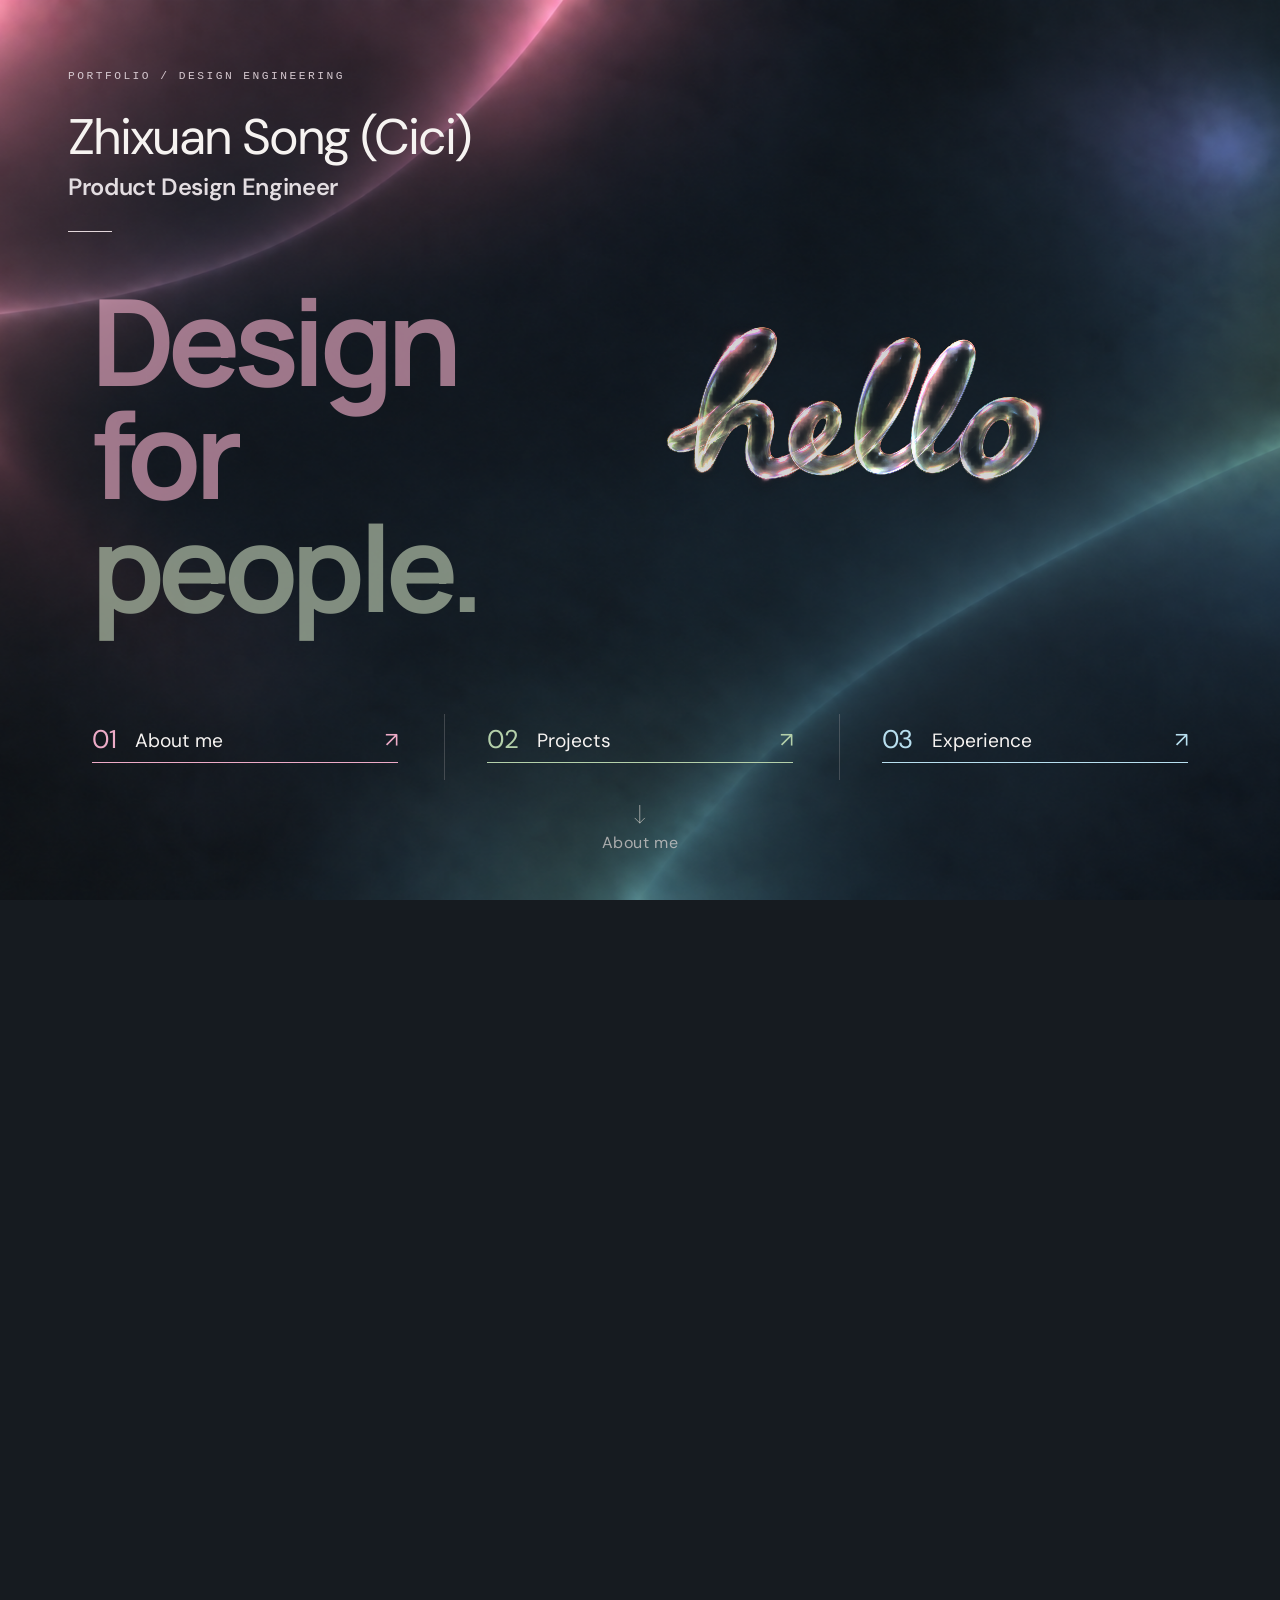
==== index.html @ f62829ff "Publish Cici Song portfolio with ten project case studies" ====
<!doctype html>
<html lang="en">
<head>
  <meta charset="UTF-8">
  <meta name="viewport" content="width=device-width, initial-scale=1">
  <meta name="theme-color" content="#111112">
  <meta name="description" content="Cici’s design portfolio. Design for people. About me, selected projects and experience.">
  <title>Zhixuan Song (Cici) — Design for people</title>
  <link rel="preload" href="assets/dm-sans-400.ttf" as="font" type="font/ttf" crossorigin>
  <link rel="preload" href="assets/home-atmosphere.png" as="image">
  <link rel="stylesheet" href="styles.css?v=20260928-11">
  <script src="script.js?v=20260928-3" defer></script>
</head>
<body>
  <main id="main">
    <div class="opening-book" id="home">
      <div class="opening-stage">
        <div class="scene-background" aria-hidden="true"><div class="light-wash"></div><div class="work-wash"></div><div class="experience-wash"></div></div>
        <section class="landing" id="cover" aria-labelledby="hero-title">
      
      <p class="background-statement" aria-label="Design for people"><span>Design</span><span>for</span><span>people.</span></p>
      <div class="identity">
        <p class="identity-label">PORTFOLIO / DESIGN ENGINEERING</p>
        <h1 id="hero-title">Zhixuan Song <span>(Cici)</span></h1>
        <p class="identity-role">Product Design Engineer</p>
      </div>
      <div class="hello-position" aria-hidden="true">
        <div class="hello-float"><img class="hello-image" src="assets/hello-glass.png" alt="" width="1774" height="887" fetchpriority="high"><canvas class="hello-canvas"></canvas></div>
      </div>
      <nav class="entry-nav" aria-label="Contents">
        <a href="#about" data-section="about"><span class="entry-number">01</span><span class="entry-text"><span class="entry-title">About me</span></span><span class="entry-arrow" aria-hidden="true">↗</span></a>
        <a href="#work" data-section="work"><span class="entry-number">02</span><span class="entry-text"><span class="entry-title">Projects</span></span><span class="entry-arrow" aria-hidden="true">↗</span></a>
        <a href="#experience" data-section="experience"><span class="entry-number">03</span><span class="entry-text"><span class="entry-title">Experience</span></span><span class="entry-arrow" aria-hidden="true">↗</span></a>
      </nav>
      <a class="page-turn cover-turn" href="#about"><span class="turn-arrow" aria-hidden="true"><svg viewBox="0 0 20 28" fill="none"><path d="M10 2v22m-6-6 6 6 6-6" stroke="currentColor" stroke-width="1.2" stroke-linecap="round" stroke-linejoin="round"/></svg></span><span>About me</span></a>
    </section>
    <section class="chapter about-page" id="about-page" aria-labelledby="about-title">
      <header class="chapter-header">
        <span><span class="chapter-index">01</span> About me</span>
        <a class="page-turn chapter-up" href="#home"><span class="turn-arrow" aria-hidden="true"><svg viewBox="0 0 20 28" fill="none"><path d="M10 24V2m-6 6 6-6 6 6" stroke="currentColor" stroke-width="1.2" stroke-linecap="round" stroke-linejoin="round"/></svg></span><span>Home</span></a>
        <a class="home-link" href="#home" aria-label="Back to home">Contents <span aria-hidden="true">↗</span></a>
      </header>
      <div class="chapter-body about-layout">
        <div class="about-story">
          <h2 id="about-title">Hello, I’m Cici<span>.</span></h2>
          <p>I combine <strong>design engineering and product management</strong> to create meaningful, human-centred products. I turn user needs into practical solutions, with a focus on long-term value.</p>
        </div>
        <section class="profile-column" aria-labelledby="profile-title">
          <div class="profile-portrait">
            <img src="assets/cici-palette-pencil.png" alt="Pencil portrait of Cici in muted pink, sage green and blue-grey" width="1122" height="1402" decoding="async">
          </div>
          <div class="profile-information">
          <h3 class="section-label" id="profile-title">A little about me</h3>
          <p class="profile-name">Zhixuan Song <span>(Cici)</span></p>
          <p class="profile-education">2nd year · MEng Design Engineering<br><strong>Imperial College London</strong><br><span>Dyson School of Design Engineering</span></p>
          <div class="profile-traits"><span>Clear communicator</span><span>Solution oriented</span></div>
          <address class="profile-contact">
            <a class="contact-email" href="mailto:cs2224@ic.ac.uk">cs2224@ic.ac.uk <span aria-hidden="true">↗</span></a>
            <p>London, UK <span class="contact-separator">/</span> Shanghai, China</p>
            <a href="tel:+447880799023">+44 7880 799023</a>
            <a href="tel:+8618068594661">+86 180 6859 4661</a>
          </address>
          </div>
        </section>
          <section class="skills-section" aria-labelledby="skills-title">
            <h3 id="skills-title">Skills<span>Design meets engineering.</span></h3>
            <div class="skills-grid">
              <section class="skill-column design-skills" aria-labelledby="design-skills-title">
                <h4 id="design-skills-title">Design</h4>
                <p>Human-centred UI/UX, industrial and sustainable design, design for manufacturing and disassembly, and visual communication.</p>
                <ul class="tool-list" aria-label="Design tools">
                  <li class="tool-item tool-figma"><span class="tool-logo"><img src="assets/skills/figma.svg" alt="" width="48" height="48" decoding="async"></span><span class="tool-label">Figma<small>UI / UX</small></span></li>
                  <li class="tool-item tool-indesign"><span class="tool-logo"><img src="assets/skills/indesign.svg" alt="" width="48" height="48" decoding="async"></span><span class="tool-label">Adobe InDesign<small>Visual communication</small></span></li>
                </ul>
              </section>
              <section class="skill-column engineering-skills" aria-labelledby="engineering-skills-title">
                <h4 id="engineering-skills-title">Engineering</h4>
                <p>CAD, simulation and rendering, rapid prototyping, embedded electronics, programming, machine learning and data science.</p>
                <ul class="tool-list" aria-label="Engineering tools">
                  <li class="tool-item tool-ansys"><span class="tool-logo"><img src="assets/skills/ansys.svg" alt="" width="48" height="48" decoding="async"></span><span class="tool-label">Ansys<small>Simulation</small></span></li>
                  <li class="tool-item tool-fusion"><span class="tool-logo"><img src="assets/skills/fusion.svg" alt="" width="48" height="48" decoding="async"></span><span class="tool-label">Fusion 360<small>CAD / prototyping</small></span></li>
                  <li class="tool-item tool-inventor"><span class="tool-logo"><img src="assets/skills/inventor.svg" alt="" width="48" height="48" decoding="async"></span><span class="tool-label">Inventor<small>CAD / rendering</small></span></li>
                  <li class="tool-item tool-blender"><span class="tool-logo"><img src="assets/skills/blender.svg" alt="" width="48" height="48" decoding="async"></span><span class="tool-label">Blender<small>3D visualisation</small></span></li>
                  <li class="tool-item tool-python"><span class="tool-logo"><img src="assets/skills/python.svg" alt="" width="48" height="48" decoding="async"></span><span class="tool-label">Python<small>Data / machine learning</small></span></li>
                  <li class="tool-item tool-matlab"><span class="tool-logo"><img src="assets/skills/matlab.svg" alt="" width="48" height="48" decoding="async"></span><span class="tool-label">MATLAB<small>Numerical computing</small></span></li>
                  <li class="tool-item tool-cplusplus"><span class="tool-logo"><img src="assets/skills/cplusplus.svg" alt="" width="48" height="48" decoding="async"></span><span class="tool-label">C++<small>Programming</small></span></li>
                  <li class="tool-item tool-arduino"><span class="tool-logo"><img src="assets/skills/arduino.svg" alt="" width="48" height="48" decoding="async"></span><span class="tool-label">Arduino<small>Embedded electronics</small></span></li>
                  <li class="tool-item tool-javascript"><span class="tool-logo"><img src="assets/skills/javascript.svg" alt="" width="48" height="48" decoding="async"></span><span class="tool-label">JavaScript<small>Web interaction</small></span></li>
                </ul>
              </section>
            </div>
          </section>
      </div>
      <footer class="chapter-footer"><span class="page-count">01 / 03</span><a class="page-turn" href="#work"><span class="turn-arrow" aria-hidden="true"><svg viewBox="0 0 20 28" fill="none"><path d="M10 2v22m-6-6 6 6 6-6" stroke="currentColor" stroke-width="1.2" stroke-linecap="round" stroke-linejoin="round"/></svg></span><span>02 Projects</span></a></footer>
    </section>
    <section class="book-page chapter work-page" id="work-page" aria-labelledby="work-title">
      <header class="chapter-header"><span><span class="chapter-index">02</span> Projects</span><a class="page-turn chapter-up" href="#about"><span class="turn-arrow" aria-hidden="true"><svg viewBox="0 0 20 28" fill="none"><path d="M10 24V2m-6 6 6-6 6 6" stroke="currentColor" stroke-width="1.2" stroke-linecap="round" stroke-linejoin="round"/></svg></span><span>01 About me</span></a><a class="home-link" href="#home" aria-label="Back to home">Contents <span aria-hidden="true">↗</span></a></header>
      <div class="gallery-content">
        <div class="gallery-heading">
          <div><p class="eyebrow">IDEAS / OBJECTS / EXPERIENCES</p><h2 id="work-title">My projects<span>.</span></h2></div>
          <p class="gallery-intro">Every idea starts with a question.<br>A space to explore what comes next.<span>10 case studies · Ten design journeys</span></p>
        </div>
        <div class="project-gallery" aria-label="Project gallery, ten design case studies">
            <article class="gallery-card gallery-card-dooti" aria-labelledby="project-01-title">
              <a class="project-link" href="dooti.html" aria-label="Explore Dooti — a product design case study">
                <div class="gallery-cover dooti-cover">
                  <img src="assets/dooti/lifestyle.png" alt="Dooti’s portable bag maker and carry pouch worn during a dog walk" width="1200" height="896">
                  <span class="cover-caption">01 / PRODUCT DESIGN</span>
                  
                  <span class="project-open">Explore the process <span aria-hidden="true">↗</span></span>
                </div>
                <div class="gallery-meta"><span>Product design · User research</span><span>01 / 10</span></div>
                <h3 id="project-01-title">Dooti<span class="project-title-arrow" aria-hidden="true">↗</span></h3>
                <p>A cleaner way to collect, seal and carry. From user research to an integrated product system.</p>
              </a>
            </article>
            <article class="gallery-card gallery-card-aura" aria-labelledby="project-02-title">
              <a class="project-link" href="aura.html" aria-label="Explore Aura — an aerodynamic SUV design case study">
                <div class="gallery-cover aura-cover">
                  <img class="aura-city" src="assets/aura/city.png" alt="Blue Aura SUV concept viewed from the rear three-quarter angle on a city street" width="1195" height="896">
                  <span class="cover-caption">02 / AERODYNAMIC DESIGN</span>
                  
                  <span class="project-open">Explore the process <span aria-hidden="true">↗</span></span>
                </div>
                <div class="gallery-meta"><span>Aerodynamic design · CFD</span><span>02 / 10</span></div>
                <h3 id="project-02-title">Aura<span class="project-title-arrow" aria-hidden="true">↗</span></h3>
                <p>Shaped by airflow. From aerodynamic constraints to an integrated SUV concept, tested through CFD.</p>
              </a>
            </article>
            <article class="gallery-card gallery-card-vela" aria-labelledby="project-03-title"><a class="project-link" href="vela.html" aria-label="Explore Vela — a modular aircraft-seat design case study"><div class="gallery-cover vela-cover"><img src="assets/vela/cabin.png" alt="Vela modular economy seats in an aircraft cabin" width="1477" height="1065" loading="lazy"><span class="cover-caption">03 / SUSTAINABLE PRODUCT DESIGN</span><span class="project-open">Explore the process <span aria-hidden="true">↗</span></span></div><div class="gallery-meta"><span>Sustainable design · Circular systems</span><span>03 / 10</span></div><h3 id="project-03-title">Vela<span class="project-title-arrow" aria-hidden="true">↗</span></h3><p>Designed for the journey and beyond. A modular aircraft seat for comfort, repair and material recovery.</p></a></article>
            <article class="gallery-card gallery-card-equiflow" aria-labelledby="project-04-title">
              <a class="project-link" href="equiflow.html" aria-label="Explore Equiflow — a battery cooling plate design case study">
                <div class="gallery-cover equiflow-cover context-cover">
                  <img src="assets/covers/equiflow-context-v2.png" alt="Equiflow sealed battery liquid cooling plate with coolant connections beside an EV battery module — AI-assisted concept visualization" width="1122" height="1402" loading="lazy">
                  <span class="cover-caption">04 / THERMAL MANAGEMENT</span>
                  
                  <span class="project-open">Explore the process <span aria-hidden="true">↗</span></span>
                </div>
                <div class="gallery-meta"><span>Thermal management · CFD</span><span>04 / 10</span></div>
                <h3 id="project-04-title">Equiflow<span class="project-title-arrow" aria-hidden="true">↗</span></h3>
                <p>Cooling by design. A battery cold plate exploring the balance between heat removal, temperature variation and pressure loss.</p>
              </a>
            </article>
            <article class="gallery-card gallery-card-segway" aria-labelledby="project-05-title"><a class="project-link" href="segway.html" aria-label="Explore Dancing Segway — an audio-responsive robot design case study"><div class="gallery-cover segway-cover context-cover"><img src="assets/covers/segway-context.png" alt="Dancing Segway prototype on an electronics workbench — AI-assisted scene" width="1122" height="1402" loading="lazy"><span class="cover-caption">05 / PHYSICAL COMPUTING</span><span class="project-open">Explore the process <span aria-hidden="true">↗</span></span></div><div class="gallery-meta"><span>Physical computing · Signal processing</span><span>05 / 10</span></div><h3 id="project-05-title">Dancing Segway<span class="project-title-arrow" aria-hidden="true">↗</span></h3><p>One beat. One step. A programmable two-wheel robot connecting live audio, movement and continuous balance control.</p></a></article>
            <article class="gallery-card gallery-card-tycoon" aria-labelledby="project-06-title"><a class="project-link" href="tycoon.html" aria-label="Explore Campus Tycoon — a playable campus board game"><div class="gallery-cover tycoon-cover context-cover"><img src="assets/covers/tycoon-context.png" alt="Campus Tycoon displayed on a laptop in a campus study space — AI-assisted presentation" width="1122" height="1402" loading="lazy"><span class="cover-caption">06 / COMPUTING</span><span class="project-open">Explore the process <span aria-hidden="true">↗</span></span></div><div class="gallery-meta"><span>Interaction design · JavaScript</span><span>06 / 10</span></div><h3 id="project-06-title">Campus Tycoon<span class="project-title-arrow" aria-hidden="true">↗</span></h3><p>A familiar board, a campus of possibilities. A playable browser game with explicit turn states, visible feedback and tested rules.</p></a></article>
            <article class="gallery-card gallery-card-jing" aria-labelledby="project-07-title"><a class="project-link" href="jing.html" aria-label="Explore Jìng / The Path — a human-centred campus design case study"><div class="gallery-cover jing-cover context-cover"><img src="assets/covers/jing-context.png" alt="Jìng concept in a university lawn setting — AI-assisted architectural visualization" width="1122" height="1402" loading="lazy"><span class="cover-caption">07 / HUMAN-CENTRED DESIGN</span><span class="project-open">Explore the process <span aria-hidden="true">↗</span></span></div><div class="gallery-meta"><span>Human-centred design · Co-design</span><span>07 / 10</span></div><h3 id="project-07-title">Jìng / The Path<span class="project-title-arrow" aria-hidden="true">↗</span></h3><p>A reason to stay. Reimagining Queen’s Lawn through field research, modular seating and shared campus spaces.</p></a></article>
            <article class="gallery-card gallery-card-blade" aria-labelledby="project-08-title"><a class="project-link" href="blade.html" aria-label="Explore Running Blade — an FEA-led prosthetic design study"><div class="gallery-cover blade-cover context-cover"><span class="cover-caption">08 / PRODUCT DESIGN ENGINEERING</span><img src="assets/covers/blade-context.png" alt="Running Blade concept beside an athletics track — AI-assisted visualization" width="1122" height="1402" loading="lazy"><span class="project-open">Explore the process <span aria-hidden="true">↗</span></span></div><div class="gallery-meta"><span>Structural design · FEA</span><span>08 / 10</span></div><h3 id="project-08-title">Running Blade<span class="project-title-arrow" aria-hidden="true">↗</span></h3><p>Refining the curve. A prosthetic blade study connecting material choice, geometry and simulation evidence.</p></a></article>
            <article class="gallery-card gallery-card-cup" aria-labelledby="project-09-title"><a class="project-link" href="cup.html?v=product-flow-20260928" aria-label="Explore Cup — a shared everyday app for couples"><div class="gallery-cover cup-cover"><span class="cover-caption">09 / DIGITAL PRODUCT DESIGN</span><span class="cup-cover-phones"><span class="cup-cover-screen cup-cover-back"><img src="assets/cup/expenses-en.png" alt="Cup shared expenses web interface" width="780" height="1688" loading="lazy"></span><span class="cup-cover-screen cup-cover-front"><img src="assets/cup/home-en.png" alt="Cup home screen with shared plans and everyday moments" width="780" height="1688" loading="lazy"></span></span><span class="project-open">Explore the experience <span aria-hidden="true">↗</span></span></div><div class="gallery-meta"><span>Digital product · UI/UX design</span><span>09 / 10</span></div><h3 id="project-09-title">Cup<span class="project-title-arrow" aria-hidden="true">↗</span></h3><p>A little more us. A shared space for everyday plans, spending, wishes and thoughtful communication.</p></a></article>
            <article class="gallery-card gallery-card-shybloom" aria-labelledby="project-10-title"><a class="project-link" href="shybloom.html" aria-label="Explore ShyBloom — a responsive flower lantern"><div class="gallery-cover shybloom-cover context-cover"><span class="cover-caption">10 / INTERACTIVE PRODUCT DESIGN</span><img src="assets/covers/shybloom-context.png" alt="ShyBloom prototype in a softly lit interior — AI-assisted scene" width="1122" height="1402" loading="lazy"><span class="project-open">Make it bloom <span aria-hidden="true">↗</span></span></div><div class="gallery-meta"><span>Physical computing · Interaction design</span><span>10 / 10</span></div><h3 id="project-10-title">ShyBloom<span class="project-title-arrow" aria-hidden="true">↗</span></h3><p>A flower that responds. Bringing light sensing, a shared mechanism and a playful gesture into one physical prototype.</p></a></article>
        </div>
      </div>
      <footer class="chapter-footer"><span class="page-count">02 / 03</span><a class="page-turn" href="#experience"><span class="turn-arrow" aria-hidden="true"><svg viewBox="0 0 20 28" fill="none"><path d="M10 2v22m-6-6 6 6 6-6" stroke="currentColor" stroke-width="1.2" stroke-linecap="round" stroke-linejoin="round"/></svg></span><span>03 Experience</span></a></footer>
    </section>
    <section class="book-page chapter experience-page" id="experience-page" aria-labelledby="experience-title">
      <header class="chapter-header"><span><span class="chapter-index">03</span> Experience</span><a class="page-turn chapter-up" href="#work"><span class="turn-arrow" aria-hidden="true"><svg viewBox="0 0 20 28" fill="none"><path d="M10 24V2m-6 6 6-6 6 6" stroke="currentColor" stroke-width="1.2" stroke-linecap="round" stroke-linejoin="round"/></svg></span><span>02 Projects</span></a><a class="home-link" href="#home" aria-label="Back to home">Contents <span aria-hidden="true">↗</span></a></header>
      <div class="chapter-body experience-layout">
        <div class="experience-intro">
          <p class="eyebrow">WORK EXPERIENCE</p>
          <h2 id="experience-title">My<br>journey<span>.</span></h2>
          <p class="chapter-description">Learning through product design, research and hands-on collaboration.</p>
        </div>
        <ol class="experience-timeline" aria-label="Work experience timeline">
          <li class="timeline-entry">
            <div class="timeline-date"><span class="timeline-year">2026</span><span class="timeline-months"><time datetime="2026-07">Jul</time><span aria-hidden="true">—</span><time datetime="2026-09">Sep</time></span></div>
            <span class="timeline-node" aria-hidden="true"></span>
            <article class="timeline-content" aria-labelledby="mettler-toledo-title">
              <p class="timeline-type">INTERNSHIP</p>
              <h3 id="mettler-toledo-title">Mettler Toledo</h3>
              <p class="timeline-role">Marketing Intern <span aria-hidden="true">/</span> Automation Solutions Division</p>
              <p class="timeline-summary">Product styling, software UI and product visualisation.</p>
              <div class="timeline-contributions">
                <section><span class="contribution-number" aria-hidden="true">01</span><div><h4>Bulk weighing scale design</h4><p>Developed <strong>exterior styling and colour schemes</strong> for bulk weighing scales.</p></div></section>
                <section><span class="contribution-number" aria-hidden="true">02</span><div><h4>Automated weighing software UI</h4><p>Designed the system’s UI, refining <strong>interaction logic and information hierarchy</strong> to help customers find key information quickly. Simplified layouts for a cleaner, more cohesive visual experience.</p></div></section>
                <section><span class="contribution-number" aria-hidden="true">03</span><div><h4>Product rendering in Inventor</h4><p>Created rendered product images for marketing in <strong>Autodesk Inventor</strong>, including minor component edits, colour application and assembly.</p></div></section>
              </div>
            </article>
          </li>
          <li class="timeline-entry">
            <div class="timeline-date"><span class="timeline-year">2025</span><span class="timeline-months"><time datetime="2025-07">Jul</time><span aria-hidden="true">—</span><time datetime="2025-08">Aug</time></span></div>
            <span class="timeline-node" aria-hidden="true"></span>
            <article class="timeline-content" aria-labelledby="refuta-title">
              <p class="timeline-type">INTERNSHIP</p>
              <h3 id="refuta-title">Jiangsu Refuta</h3>
              <p class="timeline-role">Intern</p>
              <p class="timeline-summary">AI-assisted R&amp;D and hands-on material testing.</p>
              <div class="timeline-contributions">
                <section><span class="contribution-number" aria-hidden="true">01</span><div><h4>Machine-learning proposal</h4><p>Proposed an AI-assisted approach to improve experimental efficiency, tailored to the company’s R&amp;D workflow. <strong>Developed the model code and presented the proposal.</strong></p></div></section>
                <section><span class="contribution-number" aria-hidden="true">02</span><div><h4>Fire-resistance testing</h4><p>Supported testing-equipment operation and organised experimental data. <strong>Prepared test reports</strong> to document the work.</p></div></section>
              </div>
              <p class="timeline-supporting"><span>Additional contribution</span> Helped refine the company’s PowerPoint templates.</p>
            </article>
          </li>
        </ol>
      </div>
      <footer class="chapter-footer"><span class="page-count">03 / 03</span></footer>
    </section>
      </div>
      <span class="chapter-stop" id="about" aria-hidden="true"></span>
      <span class="chapter-stop work-stop" id="work" aria-hidden="true"></span>
      <span class="chapter-stop experience-stop" id="experience" aria-hidden="true"></span>
    </div>

  </main>
</body>
</html>
---- styles.css ----
@font-face{font-family:'Manrope';font-style:normal;font-weight:700;font-display:swap;src:url('assets/manrope-700.ttf') format('truetype')}
@font-face{font-family:'DM Sans';font-style:normal;font-weight:400;font-display:swap;src:url('assets/dm-sans-400.ttf') format('truetype')}
@font-face{font-family:'DM Sans';font-style:normal;font-weight:500;font-display:swap;src:url('assets/dm-sans-500.ttf') format('truetype')}
@font-face{font-family:'DM Sans';font-style:normal;font-weight:600;font-display:swap;src:url('assets/dm-sans-600.ttf') format('truetype')}
@font-face{font-family:'DM Sans';font-style:normal;font-weight:700;font-display:swap;src:url('assets/dm-sans-700.ttf') format('truetype')}
:root{color-scheme:dark;--background:#161b20;--text:#f6f3f1;--muted:#a6a3a4;--pink:#edabc7;--sage:#b4d0aa;--slate:#b8dfef;--experience-paper:linear-gradient(135deg,#edece3 0%,#e2e8de 58%,#d8e2dd 100%);--line:#ffffff24;--font:'DM Sans','PingFang SC','Microsoft YaHei',sans-serif}
*{box-sizing:border-box}
html{scroll-behavior:smooth;scroll-snap-type:y mandatory}
html.navigating{scroll-behavior:auto;scroll-snap-type:none}
body{margin:0;background:var(--background);color:var(--text);font-family:var(--font);-webkit-font-smoothing:antialiased}
a{color:inherit;text-decoration:none;-webkit-tap-highlight-color:transparent}
a:focus-visible{outline:2px solid var(--section-color,var(--pink));outline-offset:8px}
::selection{background:#9b667e;color:#fff}
.opening-book{position:relative;scroll-snap-align:start;scroll-snap-stop:always}
.opening-stage{position:relative}
.scene-background{display:none}
.chapter-stop{position:absolute;top:max(480px,100svh);left:0;width:1px;height:1px;scroll-snap-align:start;scroll-snap-stop:always;pointer-events:none}
.landing{position:relative;height:100svh;min-height:480px;overflow:hidden;background:#171b21 url('assets/home-atmosphere.png') center/cover no-repeat}
.identity{position:absolute;top:7.5%;left:5.3%;right:5.3%;z-index:2}
.identity-label{font:400 clamp(8px,.88vw,14px)/1.5 'SFMono-Regular',Consolas,monospace;letter-spacing:.22em;color:#d5c8cf;margin:0 0 2.7vh}
h1{font-size:clamp(32px,3.9vw,74px);font-weight:400;line-height:1.14;letter-spacing:-.043em;margin:0}
h1 span{white-space:nowrap}
.identity-role{font-size:clamp(16px,1.85vw,30px);font-weight:600;line-height:1.35;letter-spacing:-.015em;margin:.7vh 0 0;color:#e3dde1}
.identity::after{content:'';display:block;width:44px;height:1px;background:#e3d7db;margin-top:3vh}
.background-statement{position:absolute;left:7.1%;top:31.5%;margin:0;font-family:'Manrope',var(--font);font-size:clamp(62px,min(9.4vw,15svh),180px);font-weight:700;letter-spacing:-.055em;line-height:.94;z-index:1;user-select:none}
.background-statement span{display:block;color:rgb(218 159 184 / .7)}

.background-statement span:last-child{color:rgb(175 190 167 / .7)}
.hello-position{position:absolute;left:50.5%;top:33.5%;width:32%;z-index:2;pointer-events:none;will-change:transform,opacity}
.hello-float{position:relative;width:100%;transform-origin:50% 50%;animation:bubble-float 8s ease-in-out infinite}
.hello-image{display:block;width:100%;height:auto;opacity:1;filter:brightness(.91) saturate(.82)}
.hello-canvas{display:block;position:absolute;inset:0;width:100%;height:100%;opacity:0}
.hello-float.webgl-ready .hello-image{opacity:0}
.hello-float.webgl-ready .hello-canvas{opacity:1}
@keyframes bubble-float{0%,100%{transform:translate3d(0,3px,0) rotate(-1deg)}50%{transform:translate3d(0,-9px,0) rotate(.7deg)}}
.entry-nav{position:absolute;left:7.2%;right:7.2%;bottom:15.2%;display:grid;grid-template-columns:repeat(3,minmax(0,1fr));gap:8.1%;z-index:3}
[data-section="about"]{--section-color:var(--pink)}
[data-section="work"]{--section-color:var(--sage)}
[data-section="experience"]{--section-color:var(--slate)}
.entry-nav a{position:relative;display:grid;grid-template-columns:auto 1fr auto;align-items:center;gap:1.5vw;padding:12px 0 8px;border-bottom:1px solid var(--section-color);min-height:48px}
.entry-nav a+a::before{content:'';position:absolute;left:-14%;top:0;bottom:-18px;width:1px;background:#d9d2d338}
.entry-number{font-size:clamp(20px,2vw,34px);line-height:1;color:var(--section-color);letter-spacing:-.045em}
.entry-title{font-size:clamp(15px,1.5vw,25px);font-weight:400;white-space:nowrap}
.entry-arrow{font-size:clamp(18px,1.65vw,27px);color:var(--section-color);transition:transform .3s ease}
.entry-nav a:hover .entry-arrow{transform:translate(3px,-3px)}
.entry-nav a:hover .entry-title{color:var(--section-color)}
.page-turn{display:inline-flex;align-items:center;gap:12px;min-height:44px;padding:8px 3px;font-size:16px;line-height:1.25;font-weight:400}
.cover-turn{position:absolute;left:50%;bottom:4.3%;transform:translateX(-50%);display:flex;flex-direction:column;gap:6px;font-size:16px;font-weight:400;letter-spacing:.035em;color:#dbd4d2b8;z-index:3;transition:color .3s ease}
.cover-turn:hover{color:#f3ece8}
.cover-turn .turn-arrow{width:16px;height:24px;color:#ded7d1a8}
.cover-turn svg{display:block;width:100%;height:100%}
.turn-arrow{display:inline-block;font-size:25px;font-weight:400;line-height:1.2;transition:transform .3s ease}
.page-turn:hover .turn-arrow{transform:translateY(4px)}
.book-page{min-height:100svh;scroll-snap-align:start;scroll-snap-stop:always}
.chapter{position:relative;display:flex;flex-direction:column;min-height:100svh;padding:5.2vh 6% 3vh;overflow:hidden}
.chapter-header{display:flex;justify-content:space-between;align-items:center;gap:24px;font-size:16px;line-height:1.3;min-height:44px}
.chapter-header>span{padding:12px 0;border-bottom:1px solid var(--section-color);min-width:28%}
.chapter-index{color:var(--section-color);font-size:18px;margin-right:20px}
.chapter-header>a{padding:12px 0;border-bottom:1px solid currentColor}
.chapter-header>a span{margin-left:14px}
.chapter-translation{font-size:11px;opacity:.5;margin-left:10px}
.chapter-body{flex:1;display:grid;grid-template-columns:1fr 1fr;align-items:center;gap:9%;padding:6vh 0}
.chapter h2{font-size:clamp(50px,6.7vw,110px);font-weight:600;line-height:1;letter-spacing:-.065em;margin:0}
.full-name{font-size:clamp(27px,3.3vw,56px);line-height:1.2;letter-spacing:-.045em;margin:20px 0 0;color:#787c76}
.about-page{--section-color:#d681a4;--line:#14181520;color:#141615;color-scheme:light;background:#eef1e7;isolation:isolate}
.about-page::before,.light-wash::before{content:'';position:absolute;width:68%;height:80%;left:-18%;top:-53%;border-radius:50%;background:radial-gradient(ellipse at 60% 85%,#eecbd183,transparent 75%);transform:rotate(-20deg);pointer-events:none;z-index:-1}
.about-page::after,.light-wash::after{content:'';position:absolute;right:-22%;bottom:-58%;width:70%;height:86%;border-radius:50%;background:linear-gradient(125deg,#b9c8b535,transparent 70%);transform:rotate(-28deg);pointer-events:none;z-index:-1}
.about-layout{grid-template-columns:1fr 1fr;gap:5%;padding:5vh 0}
.about-copy{border-left:1px solid #18211920;padding-left:12%}
.about-copy p{font-size:clamp(13px,1.15vw,18px);line-height:1.55;color:#747970;margin:0 0 16px}
.about-copy .lead{color:#161917;font-size:clamp(22px,2.3vw,36px);font-weight:600;line-height:1.25;letter-spacing:-.035em;margin-bottom:24px}
.about-copy .school{font-size:clamp(19px,1.9vw,30px);line-height:1.2;letter-spacing:-.03em}
.about-rule{width:32px;height:2px;background:#d988aa;margin:24px 0}
.about-copy .focus-areas{font-size:clamp(19px,1.65vw,27px);line-height:1.25;margin:24px 0 0}
.chapter-footer{display:flex;align-items:center;justify-content:space-between;gap:24px;padding-top:12px}
.page-count,.previous-page{font-size:12px;color:var(--muted)}
.about-page .chapter-footer{justify-content:center;position:relative;color:#7a8972}
.about-page .page-count{position:absolute;left:0;color:#889180}
.about-page .page-turn{flex-direction:row-reverse;gap:15px}
.work-page{--section-color:var(--sage);background:#151c18}
.experience-page{--section-color:#52727a;--muted:#66756c;color:#253c39;color-scheme:light;background:var(--experience-paper)}
.experience-page .chapter-description{color:#53635f}.experience-page .coming-soon{color:#66756c}.experience-page h2 span{color:#78947e}
.eyebrow{font:10px/1.4 monospace;letter-spacing:.18em;color:var(--section-color);margin:0 0 24px}
.chapter-description{font-size:16px;color:#c6c8c3;line-height:1.8;margin:28px 0 0}
.coming-soon{font-size:13px;color:var(--muted);line-height:1.8;margin-top:20px}
.preview-art{display:grid;place-items:center;aspect-ratio:1.2;border-radius:2px}
.preview-art svg{width:94%}
.work-art{background:radial-gradient(ellipse,#81987b25,transparent 70%)}
.experience-art{background:radial-gradient(ellipse,#7e9b872b,transparent 70%)}
/* The opening spread stays pinned for one viewport of native scroll. */
.motion-ready .opening-book{height:200svh}
.motion-ready .opening-stage{position:sticky;top:0;height:100svh;overflow:clip;isolation:isolate}
.motion-ready .scene-background{display:block;position:absolute;inset:0;z-index:-1;background:#171b21 url('assets/home-atmosphere.png') center/cover no-repeat}
.light-wash{position:absolute;inset:0;opacity:0;background:linear-gradient(145deg,#f5e8e9 0%,#edf1e7 53%,#e9eee4 100%);isolation:isolate;overflow:hidden;will-change:opacity}
.motion-ready .landing{position:absolute;inset:0;min-height:0;background:none}
.motion-ready .about-page{position:absolute;inset:0;min-height:0;background:transparent;opacity:0;transform:translateY(85vh);will-change:transform,opacity}
.motion-ready .about-page::before,.motion-ready .about-page::after{display:none}
.motion-ready .identity,.motion-ready .background-statement,.motion-ready .entry-nav{will-change:transform,opacity}
.opening-book.offscreen .hello-float{animation-play-state:paused}
@media(min-width:1800px){.identity{top:9%}.background-statement{font-size:min(9.4vw,15svh)}.hello-position{top:32%}}
@media(max-width:700px){
 .identity{top:7%;left:7%;right:7%}.identity-label{font-size:8px;letter-spacing:.16em;margin-bottom:20px}
 h1{font-size:clamp(26px,7.3vw,49px);letter-spacing:-.05em}h1 span{display:inline}
 .identity-role{font-size:16px;margin-top:10px}.identity::after{width:28px;margin-top:22px}
 .background-statement{left:7%;top:30%;font-size:clamp(54px,15vw,88px);line-height:.94;letter-spacing:-.055em}
 .hello-position{left:42%;top:53%;width:48%}
 .entry-nav{left:7%;right:7%;bottom:16%;gap:6%}
 .entry-nav a{grid-template-columns:1fr auto;gap:8px;padding-bottom:9px}.entry-number{grid-column:1/-1;font-size:22px}
 .entry-title{font-size:13px}.entry-arrow{font-size:17px}.entry-nav a+a::before{left:-10%;bottom:-8px}
 .cover-turn{bottom:5%;font-size:15px;gap:5px}.turn-arrow{font-size:23px}
 .chapter{padding:4vh 7% 3vh}.chapter-header{font-size:13px}.chapter-index{font-size:15px;margin-right:12px}
 .chapter-header>span{min-width:42%}.chapter-header>a span{margin-left:8px}
 .chapter-body{grid-template-columns:1fr;gap:30px;padding:5vh 0}.chapter h2{font-size:56px}
 .about-layout{gap:25px;padding:4vh 0;align-content:center}.about-page h2{font-size:clamp(44px,11.8vw,64px);line-height:.98}
 .full-name{font-size:27px;margin-top:12px}.about-copy{padding-left:0;padding-top:22px;border-left:0;border-top:1px solid #18211920}
 .about-copy .lead{font-size:23px;margin-bottom:16px}.about-copy .school{font-size:18px}
 .about-copy p{font-size:12px;line-height:1.4;margin-bottom:10px}.about-rule{margin:16px 0}
 .about-copy .focus-areas{font-size:17px;margin-top:16px}.chapter-footer{padding-top:0}.page-turn{font-size:14px}
 .cover-turn{font-size:15px}.preview-art{aspect-ratio:1.8}.project-layout{align-content:center}
}
@media(max-height:650px) and (min-width:701px){
 .identity{top:6%}.identity-label{margin-bottom:12px}.identity::after{margin-top:12px}.identity-role{font-size:18px}
 h1{font-size:clamp(32px,4vw,50px)}.background-statement{top:33%;font-size:min(9.4vw,14svh)}
 .hello-position{top:32%;width:29%}.cover-turn{bottom:2%;font-size:14px}.entry-nav{bottom:18%}
 .about-page{padding-top:3vh;padding-bottom:2vh}.about-page h2{font-size:10vh}.about-copy p{font-size:12px;margin-bottom:10px}.about-copy .lead{font-size:24px;margin-bottom:14px}.about-copy .school{font-size:20px}.about-copy .focus-areas{font-size:18px;margin-top:12px}.about-rule{margin:14px 0}.full-name{font-size:30px}.about-layout{padding:3vh 0}
}
@media(prefers-reduced-motion:reduce){html{scroll-behavior:auto;scroll-snap-type:y proximity}*,*::before,*::after{animation:none!important;transition:none!important}}

.motion-ready .chapter-stop{top:100svh}

/* An open, vertical biography: introduction, personal details, then skills. */
.chapter .chapter-header{position:relative;flex:none;min-height:48px}
.about-page .chapter-header>span{min-width:0;width:24%;max-width:210px}
.about-page .about-layout{display:block;width:100%;max-width:1080px;margin:0 auto;padding:0;flex:1 0 auto}
.about-story{padding:clamp(72px,11svh,140px) 0 clamp(84px,13svh,160px)}
.about-page .about-story h2{font-size:clamp(48px,6vw,88px);font-weight:600;line-height:1.08;letter-spacing:-.055em;margin:0 0 32px}
.about-story h2>span{color:#a57688}
.about-story p{max-width:760px;font-size:clamp(18px,1.65vw,24px);line-height:1.65;letter-spacing:-.018em;color:#73796f;margin:0}
.about-story strong{font-weight:500;color:#8f697e}
.profile-column{display:grid;grid-template-columns:minmax(220px,.7fr) minmax(0,1.4fr);align-items:center;gap:10%;padding:64px 0 76px;border-top:1px solid #1d30241c}
.profile-portrait{width:100%;max-width:280px;aspect-ratio:4/5;background:transparent;mix-blend-mode:multiply}
.profile-portrait img{display:block;width:100%;height:auto;mask-image:linear-gradient(to bottom,transparent 0%,#000 5%,#000 93%,transparent 100%)}
.profile-information{min-width:0}
.section-label{font-size:12px;line-height:1.4;letter-spacing:.1em;font-weight:400;color:#95988d;margin:0 0 22px}
.profile-name{font-size:clamp(25px,2.7vw,40px);font-weight:500;letter-spacing:-.04em;line-height:1.2;margin:0 0 20px}
.profile-name span{white-space:nowrap}
.profile-education{font-size:15px;line-height:1.75;color:#70776e;margin:0}
.profile-education strong{font-weight:500;color:#465044}
.profile-education>span{font-size:13px}
.profile-traits{display:flex;gap:12px 24px;flex-wrap:wrap;margin:25px 0 28px;font-size:12px;color:#73816a}
.profile-traits span{border-bottom:1px solid #89998155;padding-bottom:7px}
.profile-contact{display:grid;grid-template-columns:1fr 1fr;gap:8px 20px;border-top:1px solid #1d30241c;padding-top:22px;font-size:13px;font-style:normal;color:#74796f;line-height:1.7}
.profile-contact a{display:block;width:fit-content;padding:3px 0}
.profile-contact .contact-email{grid-column:1/-1;font-size:17px;color:#465443;letter-spacing:-.01em;padding:4px 0}
.contact-email span{margin-left:12px;color:#9d7783}
.profile-contact p{grid-column:1/-1;margin:0 0 8px}
.contact-separator{padding:0 6px;opacity:.4}
.profile-contact a:hover{color:#9b6379;text-decoration:underline;text-underline-offset:4px}
.skills-section{margin:0;padding:68px 0 90px;border-top:1px solid #1d30241c}
.skills-section h3{font-size:clamp(32px,3.5vw,48px);font-weight:500;letter-spacing:-.04em;margin:0 0 46px}
.skills-section h3>span{display:block;font-size:14px;font-weight:400;letter-spacing:0;color:#95998e;margin:12px 0 0}
.skills-grid{display:grid;grid-template-columns:minmax(0,1fr) minmax(0,1.65fr);gap:7%}
.skill-column h4{font-size:28px;line-height:1.2;letter-spacing:-.03em;font-weight:500;margin:0 0 22px}
.design-skills{--skill-color:#a0778e}.engineering-skills{--skill-color:#7a8c6e}
.skill-column h4{color:var(--skill-color)}
.skill-column p{font-size:15px;line-height:1.8;color:#747a70;margin:0 0 30px;max-width:440px}
@media(min-width:901px){.skill-column p{min-height:81px}}
.tool-list{display:grid;grid-template-columns:repeat(2,minmax(0,1fr));gap:12px;list-style:none;padding:0;margin:0}
.engineering-skills .tool-list{grid-template-columns:repeat(3,minmax(0,1fr))}
.tool-list li{display:flex;flex-direction:column;align-items:flex-start;gap:19px;min-width:0;padding:21px 14px 18px;border:1px solid #6d7b681c;border-radius:3px;background:#ffffff24;font-size:13px;line-height:1.4;color:#455244;transition:background .25s,border-color .25s}
.tool-logo{display:flex;align-items:center;justify-content:flex-start;width:100%;height:46px}
.tool-logo img{display:block;width:42px;height:42px;object-fit:contain;filter:saturate(.55);transition:filter .3s,transform .3s}
.tool-ansys .tool-logo img{width:87px;max-width:100%;height:37px}
.tool-label{font-weight:500}
.tool-label small{display:block;margin-top:6px;font-size:10px;font-weight:400;line-height:1.55;color:#758071}
@media(hover:hover){.tool-list li:hover{background:#ffffff60;border-color:#6d7b6840}.tool-list li:hover img{filter:saturate(.85);transform:translateY(-3px)}}
@media(max-width:480px){.engineering-skills .tool-list{grid-template-columns:repeat(2,minmax(0,1fr))}}
.about-page .chapter-footer{flex:none;padding:20px 0 10px;border-top:1px solid #1d302416}
.motion-ready .opening-book{height:calc(100svh + var(--about-height,100svh))}
.motion-ready .about-page{inset:0 0 auto;min-height:100svh}
.chapter-stop{height:var(--about-height,100svh)}
html.long-about:not(.navigating){scroll-snap-type:y proximity}
@media(max-width:900px){
 .profile-column{gap:8%;grid-template-columns:minmax(190px,.75fr) minmax(0,1.4fr)}
 .profile-contact{display:block}.profile-contact>a{display:block}.profile-contact p{margin:10px 0}
 .profile-education{font-size:14px}.profile-education>span{font-size:12px}.skills-grid{gap:8%}.tool-list{gap:16px 12px}.tool-list li{font-size:12px;gap:9px}
}
@media(max-width:700px){

 .about-page .about-layout{display:block;padding:0}
 .about-story{padding:62px 0 72px}.about-page .about-story h2{font-size:46px;max-width:300px;line-height:1.06;margin-bottom:28px}.about-story p{font-size:17px;line-height:1.7}
 .profile-column{display:flex;flex-direction:column;align-items:stretch;gap:32px;padding:48px 0 56px}
 .profile-portrait{width:180px;max-width:100%}
 .section-label{font-size:11px;margin-bottom:18px}.profile-name{font-size:28px;margin-bottom:18px}.profile-education{font-size:14px}.profile-education>span{font-size:12px}
 .profile-traits{font-size:12px;gap:20px;margin:22px 0}.profile-contact{font-size:13px;padding-top:20px}.profile-contact .contact-email{font-size:17px}
 .skills-section{padding:52px 0 64px}.skills-section h3{font-size:38px;margin-bottom:36px}.skills-grid{grid-template-columns:1fr;gap:52px}
 .skill-column h4{font-size:27px;margin-bottom:18px}.skill-column p{font-size:14px;margin-bottom:26px}.tool-list{gap:20px 15px}.tool-list li{font-size:13px}
 .about-page .chapter-footer{padding-top:18px}
}

/* Shared chapter navigation and continuous scroll-driven chapter transitions. */
.chapter .chapter-header>.chapter-up{position:absolute;left:50%;top:50%;transform:translate(-50%,-50%);border:0;padding:8px 3px;white-space:nowrap}
.chapter .chapter-header>.home-link{margin-left:auto;font-size:13px;font-weight:400;color:inherit;opacity:.65;border:0}
.chapter .chapter-header>.home-link:hover{opacity:1}
.chapter .page-turn{flex-direction:row-reverse;gap:15px;font-size:16px;font-weight:400}
.chapter .chapter-header>.chapter-up span{margin:0}
.chapter .turn-arrow{display:block;width:16px;height:24px}
.chapter .turn-arrow svg{display:block;width:100%;height:100%}
.chapter-up:hover .turn-arrow{transform:translateY(-4px)}
.chapter .chapter-footer{position:relative;justify-content:center;flex:none;min-height:66px}
.chapter .page-count{position:absolute;left:0}
.work-wash,.experience-wash{display:none;position:absolute;inset:0;background:#151c18;will-change:mask-image}
.experience-wash{background:var(--experience-paper)}
.motion-ready .work-wash,.motion-ready .experience-wash{display:block}
.motion-ready .opening-book{height:calc(100svh + var(--about-height,100svh) + var(--work-height,100svh) + var(--experience-height,100svh))}
.motion-ready .work-page,.motion-ready .experience-page{scroll-snap-align:none;position:absolute;inset:0 0 auto;min-height:100svh;background:transparent;opacity:0;transform:translateY(82svh);will-change:transform,opacity}
.motion-ready .work-stop{top:calc(100svh + var(--about-height,100svh));height:var(--work-height,100svh)}
.motion-ready .experience-stop{top:calc(100svh + var(--about-height,100svh) + var(--work-height,100svh));height:var(--experience-height,100svh)}
html:not(.motion-ready) .chapter-stop{display:none}
@media(max-width:700px){
 .chapter .chapter-header{padding-top:60px;min-height:104px}
 .chapter .chapter-header>.chapter-up{top:0;transform:translateX(-50%)}
 .chapter .chapter-header>.home-link{position:absolute;right:0;top:0;font-size:11px;min-height:44px;display:flex;align-items:center;padding:8px 0}
 .chapter .chapter-header>span{width:100%;max-width:none}
 .chapter .page-turn{font-size:14px;gap:10px}
}

/* Six editable portfolio covers; three columns on desktop. */
.work-page .gallery-content{width:100%;max-width:1440px;margin:0 auto;padding:clamp(76px,12svh,140px) 0 clamp(100px,15svh,180px);flex:1 0 auto}
.gallery-heading{display:flex;align-items:flex-end;justify-content:space-between;gap:40px;margin-bottom:clamp(56px,8svh,96px)}
.gallery-heading .eyebrow{font-size:10px;letter-spacing:.2em;color:#9aab96;margin-bottom:24px}
.work-page .gallery-heading h2{font-size:clamp(44px,5.8vw,88px);font-weight:500;line-height:1.08;letter-spacing:-.055em}
.gallery-heading h2 span{color:#b4c3a7}
.gallery-intro{flex-shrink:0;margin:0 0 5px;font-size:14px;line-height:1.9;color:#b2b9ad}
.gallery-intro>span{display:block;margin-top:15px;font-size:11px;color:#7e8b7d}
.project-gallery{display:grid;grid-template-columns:repeat(3,minmax(0,1fr));column-gap:clamp(18px,2.8vw,44px);row-gap:clamp(64px,9svh,112px)}
.gallery-card{min-width:0}
.gallery-cover{container-type:inline-size;position:relative;aspect-ratio:4/4.7;overflow:hidden;isolation:isolate}
/* Match Dooti’s typography across every cover, sized to the card itself. */
.gallery-cover-title{position:absolute;left:7%;right:7%;bottom:15%;z-index:2;font-family:var(--font);font-size:min(78px,14.8cqw);font-weight:600;line-height:1;letter-spacing:-.065em}
.gallery-cover-title small{display:block;margin-top:.8em;font-size:clamp(10px,3cqw,15px);font-weight:400;line-height:1.5;letter-spacing:0}
.gallery-cover svg{display:block;width:100%;height:100%;transition:transform .65s cubic-bezier(.2,.65,.3,1)}
.gallery-card:hover .gallery-cover svg{transform:scale(1.045)}
.cover-caption,.cover-discipline{position:absolute;left:7%;right:7%;z-index:1;color:var(--cover-ink,#536154)}
.cover-caption{top:6%;font:9px/1.5 var(--font);letter-spacing:.14em}
.cover-discipline{bottom:6%;font-size:12px;letter-spacing:-.015em}
.cover-01{background:#c5cebf}.cover-02{background:#d7bec2;--cover-ink:#7b5b64}.cover-03{background:#dce0ce}
.cover-04{background:#b8c9ce;--cover-ink:#526c79}.cover-05{background:#c7c1b4;--cover-ink:#626657}.cover-06{background:#566b5c;--cover-ink:#d9e0d0}
.gallery-meta{display:flex;align-items:center;justify-content:space-between;gap:12px;margin:23px 0 13px;font-size:10px;letter-spacing:.05em;color:#91a18c}
.gallery-meta>span:last-child{color:#697d6c;font-variant-numeric:tabular-nums}
.gallery-card h3{font-size:clamp(21px,2.1vw,30px);font-weight:400;line-height:1.25;letter-spacing:-.035em;margin:0 0 13px;color:#e9ece3}
.gallery-card p{max-width:30em;font-size:12px;line-height:1.9;color:#919c90;margin:0}
.work-page .chapter-footer{border-top:1px solid #aebda222;padding-top:20px;min-height:86px}
@media(max-width:700px){
 .work-page .gallery-content{padding-top:60px;padding-bottom:80px}
 .gallery-heading{display:block;margin-bottom:44px}.gallery-intro{margin-top:28px;font-size:13px}.gallery-intro br{display:none}.gallery-intro>span{margin-top:8px}
 .project-gallery{grid-template-columns:repeat(2,minmax(0,1fr));column-gap:18px;row-gap:48px}
 .cover-caption{font-size:7px;letter-spacing:.06em}.cover-discipline{font-size:9px}
 .gallery-meta{margin-top:17px;font-size:9px}.gallery-card h3{font-size:23px}.gallery-card p{font-size:11px}
}
@media(max-width:430px){
 .project-gallery{grid-template-columns:1fr;row-gap:48px}.gallery-cover{aspect-ratio:4/4.3}
 .cover-caption{font-size:9px;letter-spacing:.14em}.cover-discipline{font-size:12px}
 .gallery-meta{font-size:10px}.gallery-card h3{font-size:26px}.gallery-card p{font-size:12px}
}

/* A real case study opens from the first gallery cover. */
.project-link{display:block;outline-offset:8px}
.dooti-cover{background:#283b2a;color:#fff}
.dooti-cover>img{width:100%;height:100%;display:block;object-fit:cover;object-position:30% 50%;transition:transform .8s cubic-bezier(.2,.65,.3,1),filter .8s ease}
.dooti-cover::after{content:'';position:absolute;inset:0;background:linear-gradient(180deg,#0c211c38,transparent 40%,#102317b8);pointer-events:none}
.dooti-cover .cover-caption{color:#fff;z-index:2;text-shadow:0 1px 8px #152417}

.dooti-cover-title>span{color:#e4eea7}
.project-open{position:absolute;bottom:6%;left:7%;right:7%;display:flex;justify-content:space-between;font-size:11px;z-index:2}
.project-open>span{font-size:18px;transition:transform .4s ease}
.project-title-arrow{float:right;font-size:20px;color:#b8c7aa;transition:transform .4s ease}
.project-link:hover .dooti-cover>img,.project-link:focus-visible .dooti-cover>img{transform:scale(1.075);filter:saturate(1.08)}
.project-link:hover .project-open>span,.project-link:hover .project-title-arrow{transform:translate(3px,-3px)}

/* Aura shares the gallery interaction, with its own cool blue palette. */
.aura-cover{background:#192731;color:#fff}
.aura-cover>img{position:absolute;inset:0;width:100%;height:100%;object-fit:cover;transition:transform .8s cubic-bezier(.2,.65,.3,1)}
.aura-cover>.aura-city{opacity:.85;object-position:55% center}
.aura-cover::after{content:'';position:absolute;inset:0;background:linear-gradient(transparent 45%,#0f1d2ad4);pointer-events:none}
.aura-cover .cover-caption{color:#d7eef3;z-index:2}

.aura-cover-title>span{color:#b2e0e5}.gallery-card-aura .project-title-arrow{color:#b2e0e5}
.project-link:hover .aura-cover>img,.project-link:focus-visible .aura-cover>img{transform:scale(1.075)}
@media(prefers-reduced-motion:reduce){.aura-cover>img{transition:none}}

/* Vela completes the first gallery row with a warm mineral accent. */
.vela-cover{background:#333b3b;color:#fff}.vela-cover>img{width:100%;height:100%;object-fit:cover;object-position:30% center;transition:transform .8s cubic-bezier(.2,.65,.3,1)}.vela-cover::after{content:'';position:absolute;inset:0;background:linear-gradient(#15201b25,transparent 40%,#151d1ad4);pointer-events:none}.vela-cover .cover-caption{color:#fff;z-index:2;text-shadow:0 1px 8px #152417}.vela-cover-title>span,.gallery-card-vela .project-title-arrow{color:#e4ddb5}.project-link:hover .vela-cover>img,.project-link:focus-visible .vela-cover>img{transform:scale(1.075)}
@media(prefers-reduced-motion:reduce){.vela-cover>img{transition:none}}

/* Equiflow uses the original Figma wireframe, with the source cover rotation. */
.equiflow-cover{background:radial-gradient(ellipse at 55% 35%,#294247,#10252b 72%);color:#b3e1e4}.equiflow-cover>img{position:absolute;left:0;top:3%;width:100%;height:83%;object-fit:contain;transform:rotate(53.36deg);transition:transform .8s cubic-bezier(.2,.65,.3,1)}.equiflow-cover::after{content:'';position:absolute;inset:55% 0 0;background:linear-gradient(transparent,#0d212ae8);pointer-events:none}.equiflow-cover .cover-caption{color:#b3e1e4;z-index:2}.equiflow-cover-title>span,.gallery-card-equiflow .project-title-arrow{color:#b3e1e4}.project-link:hover .equiflow-cover>img,.project-link:focus-visible .equiflow-cover>img{transform:rotate(53.36deg) scale(1.075)}

@media(prefers-reduced-motion:reduce){.equiflow-cover>img{transition:none}}

/* Dancing Segway: original Figma cover with a lime accent. */
.segway-cover{background:#151b17;color:#e4eea7}.segway-cover>img{width:100%;height:100%;object-fit:cover;object-position:50% 50%;transition:transform .8s cubic-bezier(.2,.65,.3,1)}.segway-cover::after{content:'';position:absolute;inset:0;background:linear-gradient(#10161028,transparent 40%,#111c14e6 93%);pointer-events:none}.segway-cover .cover-caption{color:#e4eea7;z-index:2}.segway-cover-title>span,.gallery-card-segway .project-title-arrow{color:#e4eea7}.project-link:hover .segway-cover>img,.project-link:focus-visible .segway-cover>img{transform:scale(1.075)}

@media(prefers-reduced-motion:reduce){.segway-cover>img{transition:none}}

/* Jìng / The Path completes the six-project gallery. */
.jing-cover{background:#465e45;color:#eff0d9}.jing-cover>img{width:100%;height:100%;object-fit:cover;object-position:51% center;transition:transform .8s cubic-bezier(.2,.65,.3,1)}.jing-cover::after{content:'';position:absolute;inset:0;background:linear-gradient(#173c3566,transparent 35%,#203d31e8);pointer-events:none}.jing-cover .cover-caption{color:#f0f4df;z-index:2}.jing-cover-title>span,.gallery-card-jing .project-title-arrow{color:#d7d8b5}.project-link:hover .jing-cover>img,.project-link:focus-visible .jing-cover>img{transform:scale(1.075)}
@media(prefers-reduced-motion:reduce){.jing-cover>img{transition:none}}

/* Jìng: a full-object studio cover with space for its title. */
.jing-cover{background:#c6cebd;color:#2d4437}.jing-cover>img{position:absolute;top:12%;left:2%;width:96%;height:54%;object-fit:contain;object-position:center;mix-blend-mode:multiply}.jing-cover::after{display:none}.jing-cover .cover-caption{color:#4e6352}.jing-cover-title>span{color:#899b78}

/* Neutral prototype presentation with clear space for the project title. */
.segway-cover{background:#393c36}.segway-cover>img{position:absolute;inset:0 0 auto;width:100%;height:76%;object-fit:cover;object-position:50% 55%}.segway-cover::after{background:linear-gradient(180deg,#20261b20 0%,transparent 38%,#393c3600 48%,#393c36 76%)}

/* Running Blade — original CAD, with a restrained engineering palette. */
.blade-cover{background:#b8ced6;color:#243d4b}.blade-cover>img{position:absolute;top:8.5%;left:5%;width:90%;height:62%;object-fit:contain;transform:rotate(-12deg) scale(1.12);mix-blend-mode:multiply;transition:transform .8s cubic-bezier(.2,.65,.3,1)}.blade-cover .cover-caption{color:#416373}.blade-cover-title{bottom:6%}.blade-cover .project-open{left:auto;bottom:8%}.blade-cover-title>span{color:#628997}.project-link:hover .blade-cover>img,.project-link:focus-visible .blade-cover>img{transform:rotate(-12deg) scale(1.17)}.gallery-card-blade .project-title-arrow{color:#b5d7e3}

@media(prefers-reduced-motion:reduce){.blade-cover>img{transition:none}.project-link:hover .blade-cover>img,.project-link:focus-visible .blade-cover>img{transform:rotate(-12deg) scale(1.12)}}

/* ShyBloom — original prototype photography on a muted petal-colour field. */
.shybloom-cover{background:#ceb1ab;color:#54373f}.shybloom-cover>img{position:absolute;left:0;top:0;width:100%;height:70%;object-fit:contain;transition:transform .85s cubic-bezier(.2,.65,.3,1);z-index:1}.shybloom-cover-orbit{position:absolute;left:17%;top:11%;width:66%;aspect-ratio:1;border:1px solid #f5d9cf8c;border-radius:50%;background:#e4c7c21a;transition:transform 1s ease}.shybloom-cover .cover-caption{color:#79525a;z-index:2}.shybloom-cover-title>span{color:#997581}.project-link:hover .shybloom-cover>img,.project-link:focus-visible .shybloom-cover>img{transform:scale(1.055)}.project-link:hover .shybloom-cover-orbit,.project-link:focus-visible .shybloom-cover-orbit{transform:scale(1.08)}.gallery-card-shybloom .project-title-arrow{color:#e7b9bd}

@media(prefers-reduced-motion:reduce){.shybloom-cover>img,.shybloom-cover-orbit{transition:none}.project-link:hover .shybloom-cover>img,.project-link:focus-visible .shybloom-cover>img,.project-link:hover .shybloom-cover-orbit,.project-link:focus-visible .shybloom-cover-orbit{transform:none}}

/* Work experience: a dated editorial timeline on the light final chapter. */
.experience-layout{width:100%;max-width:1440px;margin:0 auto;grid-template-columns:minmax(220px,.75fr) minmax(0,1.55fr);gap:8%;align-items:start;padding:clamp(70px,11svh,125px) 0 clamp(70px,10svh,120px)}
.experience-intro .chapter-description{max-width:24em;font-size:15px;margin-top:27px}
.experience-page .experience-intro h2{font-size:clamp(54px,6.5vw,96px)}
.experience-timeline{list-style:none;margin:0;padding:0}
.timeline-entry{position:relative;display:grid;grid-template-columns:90px minmax(0,1fr);column-gap:46px;padding:4px 0 35px}
.timeline-entry::before{content:'';position:absolute;left:112px;top:16px;bottom:0;width:1px;background:linear-gradient(#78947e 0%,#78947e70 82%,transparent);transform-origin:top}
.timeline-date{padding-top:0;color:#52706b}
.timeline-year{display:block;font-size:36px;font-weight:500;line-height:1;letter-spacing:-.045em}
.timeline-months{display:flex;align-items:center;gap:8px;font-size:11px;line-height:1.5;margin-top:13px;white-space:nowrap}
.timeline-months>span{opacity:.5}
.timeline-node{position:absolute;left:107px;top:13px;width:11px;height:11px;border-radius:50%;background:#738f7b;border:2px solid #e5e9df;box-shadow:0 0 0 1px #738f7b}
.timeline-content{min-width:0}
.timeline-type{font-size:9px;line-height:1.5;letter-spacing:.16em;color:#637d70;margin:0 0 17px}
.timeline-content h3{font-size:clamp(29px,3vw,43px);line-height:1.12;letter-spacing:-.045em;font-weight:500;margin:0;color:#253c39}
.timeline-role{font-size:12px;line-height:1.7;color:#4e6961;margin:15px 0 0}
.timeline-role>span{display:inline-block;margin:0 7px;color:#8e9f92}
.timeline-summary{font-size:15px;line-height:1.8;color:#53635f;margin:25px 0 30px;max-width:40em}
.timeline-contributions{border-top:1px solid #748c792e}
.timeline-contributions section{display:flex;align-items:start;gap:17px;padding:23px 0;border-bottom:1px solid #748c792e}
.contribution-number{font-size:9px;color:#7c9282;line-height:1.5;padding-top:4px;flex:none}
.timeline-contributions h4{font-size:16px;font-weight:500;line-height:1.4;letter-spacing:-.02em;margin:0 0 9px;color:#304e45}
.timeline-contributions p{font-size:13px;line-height:1.8;color:#596a60;margin:0;max-width:40em}
.experience-skills{display:flex;flex-wrap:wrap;gap:8px 20px;list-style:none;padding:0;margin:25px 0 0;font-size:10px;line-height:1.6;color:#587364}
.timeline-motion .timeline-content,.timeline-motion .timeline-date{opacity:0;transform:translateY(18px);transition:opacity .7s ease,transform .8s cubic-bezier(.2,.65,.3,1)}
.timeline-motion .timeline-entry::before{transform:scaleY(0);transition:transform 1s cubic-bezier(.2,.65,.3,1)}
.timeline-motion .timeline-node{transform:scale(.4);opacity:0;transition:transform .6s ease .15s,opacity .4s ease .15s}
.timeline-motion .timeline-entry.is-visible .timeline-content,.timeline-motion .timeline-entry.is-visible .timeline-date{opacity:1;transform:none}
.timeline-motion .timeline-entry.is-visible::before{transform:scaleY(1)}
.timeline-motion .timeline-entry.is-visible .timeline-node{transform:scale(1);opacity:1}
@media(max-width:1000px){.experience-layout{grid-template-columns:1fr;gap:55px;padding:65px 0 70px}.experience-intro{display:grid;grid-template-columns:1fr 1fr;column-gap:8%;align-items:end}.experience-intro .eyebrow{grid-column:1/-1}.experience-intro .chapter-description{margin:0 0 3px}.timeline-entry{grid-template-columns:110px minmax(0,1fr);column-gap:55px}.timeline-entry::before{left:135px}.timeline-node{left:130px}.timeline-year{font-size:42px}}
@media(max-width:600px){.experience-layout{gap:42px;padding:50px 0 55px}.experience-intro{display:block}.experience-intro .chapter-description{font-size:14px;margin-top:22px;max-width:25em}.timeline-entry{grid-template-columns:1fr;padding:0 0 24px 26px;gap:24px}.timeline-entry::before{left:4px;top:12px}.timeline-node{left:-1px;top:7px}.timeline-date{display:flex;gap:16px;align-items:center}.timeline-year{font-size:26px}.timeline-months{margin:0;font-size:11px}.timeline-type{margin-bottom:12px}.timeline-content h3{font-size:31px}.timeline-role{font-size:11px;margin-top:12px}.timeline-summary{font-size:14px;margin:20px 0 24px}.timeline-contributions section{padding:20px 0;gap:12px}.timeline-contributions h4{font-size:15px}.timeline-contributions p{font-size:12px}.experience-skills{gap:7px 14px;margin-top:22px}}
@media(prefers-reduced-motion:reduce){.timeline-motion .timeline-content,.timeline-motion .timeline-date,.timeline-motion .timeline-node{opacity:1;transform:none;transition:none}.timeline-motion .timeline-entry::before{transform:none;transition:none}}

/* Lead with the two core contributions; supporting communication work stays secondary. */
.timeline-summary{font-size:19px;font-weight:500;line-height:1.5;letter-spacing:-.015em;color:#304e45;max-width:27em}
.timeline-contributions p strong{font-weight:500;color:#304e45}
.timeline-supporting{font-size:11px;line-height:1.8;color:#66756c;margin:22px 0 0}
.timeline-supporting>span{display:block;font-size:9px;letter-spacing:.08em;color:#738575;margin-bottom:5px}
@media(max-width:600px){.timeline-summary{font-size:17px}.timeline-supporting{font-size:11px}}

/* Keep successive dated entries on one continuous timeline. */
.timeline-entry:not(:last-child){padding-bottom:76px}
.timeline-entry:not(:last-child)::before{bottom:-16px;background:#78947e80}
@media(max-width:600px){.timeline-entry:not(:last-child){padding-bottom:56px}.timeline-entry:not(:last-child)::before{bottom:-12px}}

/* Campus Tycoon uses the real game board and shared project-cover typography. */
.tycoon-cover{background:#d7dfbd;color:#304d37}.tycoon-cover-board{position:absolute;top:10%;left:12%;width:82%;height:auto;transform:rotate(-7deg);transform-origin:center;box-shadow:0 15px 30px #1b382738;transition:transform .8s cubic-bezier(.2,.65,.3,1)}.tycoon-cover::after{content:'';position:absolute;inset:36% 0 0;background:linear-gradient(transparent,#d7dfbd 55%);pointer-events:none}.tycoon-cover .cover-caption{color:#4f6847;z-index:2}.tycoon-cover-title>span{color:#819564}.tycoon-cover .project-open{z-index:2}.project-link:hover .tycoon-cover>img,.project-link:focus-visible .tycoon-cover-board{transform:rotate(-3deg) scale(1.055)}.gallery-card-tycoon .project-title-arrow{color:#d7dfbd}
@media(prefers-reduced-motion:reduce){.project-link:hover .tycoon-cover>img,.project-link:focus-visible .tycoon-cover-board{transform:rotate(-7deg)}}

.tycoon-cover-board{display:block;aspect-ratio:1;overflow:hidden}.tycoon-cover-board img{display:block;width:200%;max-width:none;height:auto}

/* Cup — original app screens, with the shared gallery title scale. */
.cup-cover{background:#dfc3c6;color:#583845}.cup-cover .cover-caption{color:#815563;z-index:3}.cup-cover-phones{position:absolute;top:13%;left:9%;width:82%;height:58%;transition:transform .8s cubic-bezier(.2,.65,.3,1)}.cup-cover-screen{position:absolute;width:52%;aspect-ratio:.49;border:4px solid #f0e1df;border-radius:19px;overflow:hidden;box-shadow:0 15px 22px #5b304329;background:#fff}.cup-cover-screen img{width:100%;height:auto;display:block}.cup-cover-front{left:4%;top:0;transform:rotate(-9deg)}.cup-cover-back{right:0;top:12%;transform:rotate(9deg)}.cup-cover::after{content:'';position:absolute;inset:49% 0 0;background:linear-gradient(transparent,#dfc3c6 63%);pointer-events:none}.cup-cover-title>span{color:#a3697d}.cup-cover .project-open{z-index:3}.gallery-card-cup .project-title-arrow{color:#e6b9c5}.project-link:hover .cup-cover-phones,.project-link:focus-visible .cup-cover-phones{transform:translateY(-8px) scale(1.06)}
@media(prefers-reduced-motion:reduce){.cup-cover-phones{transition:none}.project-link:hover .cup-cover-phones,.project-link:focus-visible .cup-cover-phones{transform:none}}

/* Optical breathing room for this row's longer titles and descenders. */
.equiflow-cover-title,.segway-cover-title,.tycoon-cover-title{bottom:calc(15% + clamp(10px,2.8cqw,15px))}

/* Contextual project covers: full-bleed scenes, shared typography and quiet contrast. */
.gallery-cover.context-cover{background:#26332c;color:#fff}
.gallery-cover.context-cover>img{position:absolute;inset:0;width:100%;height:100%;object-fit:cover;object-position:50% 45%;mix-blend-mode:normal;transform:none;transition:transform .85s cubic-bezier(.2,.65,.3,1)}
.gallery-cover.context-cover::after{display:block;content:'';position:absolute;inset:0;z-index:1;background:linear-gradient(180deg,#101b2445 0%,transparent 26%,#10201808 40%,#101c2066 69%,#101b20ce 100%);pointer-events:none}
.gallery-cover.context-cover .cover-caption{color:#fff;z-index:2;text-shadow:0 1px 9px #17201945}
.gallery-cover.context-cover .gallery-cover-title{color:#fff;bottom:calc(15% + clamp(10px,2.8cqw,15px));text-shadow:0 2px 18px #0b16192b}
.gallery-cover.context-cover .gallery-cover-title small{display:none}
.gallery-cover.context-cover .project-open{left:7%;right:7%;bottom:6%;color:#fff;z-index:2}
.project-link:hover .gallery-cover.context-cover>img,.project-link:focus-visible .gallery-cover.context-cover>img{transform:scale(1.065)}
@media(prefers-reduced-motion:reduce){.gallery-cover.context-cover>img{transition:none}.project-link:hover .gallery-cover.context-cover>img,.project-link:focus-visible .gallery-cover.context-cover>img{transform:none}}
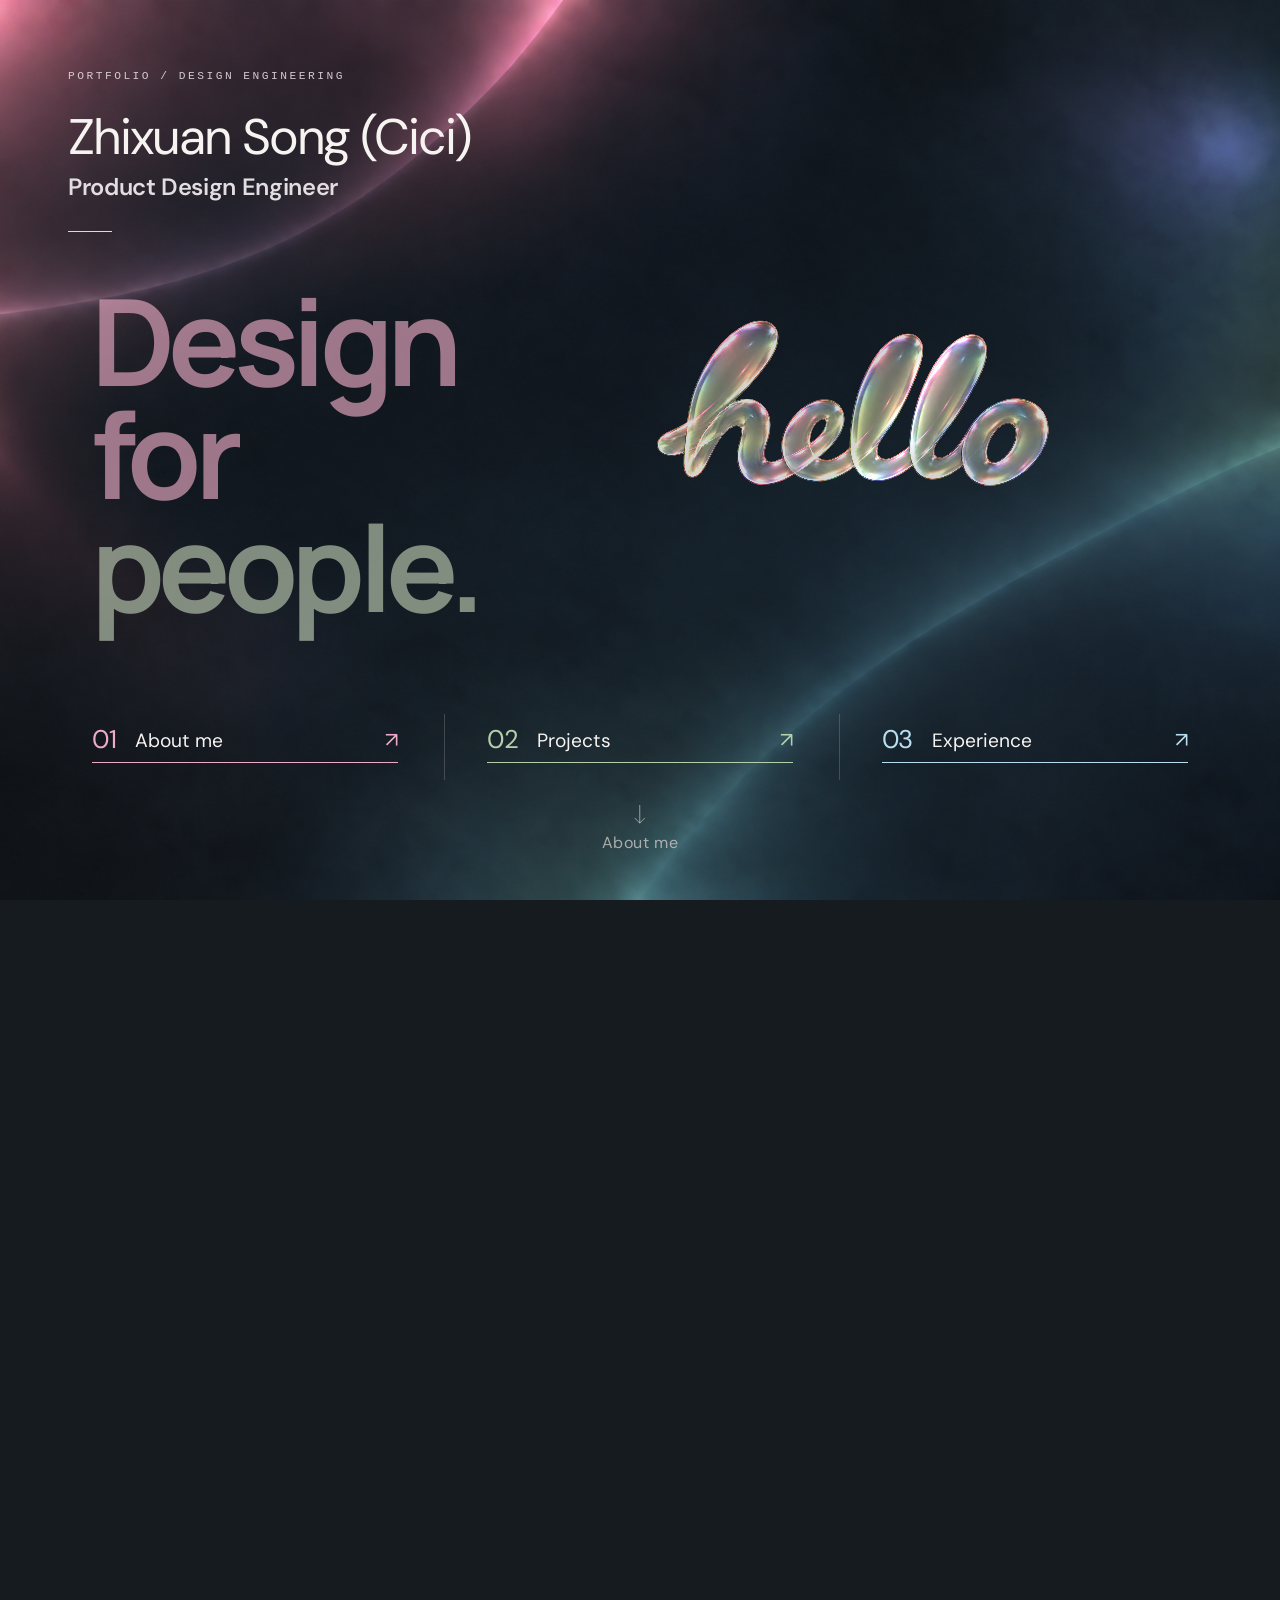
==== commit dcd0dedb: "Fix mobile hello spacing and use clean glass artwork" ====
--- a/index.html
+++ b/index.html
@@ -8,8 +8,8 @@
   <title>Zhixuan Song (Cici) — Design for people</title>
   <link rel="preload" href="assets/dm-sans-400.ttf" as="font" type="font/ttf" crossorigin>
   <link rel="preload" href="assets/home-atmosphere.png" as="image">
-  <link rel="stylesheet" href="styles.css?v=20260928-11">
-  <script src="script.js?v=20260928-3" defer></script>
+  <link rel="stylesheet" href="styles.css?v=20260928-hello">
+  <script src="script.js?v=20260928-hello" defer></script>
 </head>
 <body>
   <main id="main">
@@ -25,7 +25,7 @@
         <p class="identity-role">Product Design Engineer</p>
       </div>
       <div class="hello-position" aria-hidden="true">
-        <div class="hello-float"><img class="hello-image" src="assets/hello-glass.png" alt="" width="1774" height="887" fetchpriority="high"><canvas class="hello-canvas"></canvas></div>
+        <div class="hello-float"><img class="hello-image" src="assets/hello-glass-clean.png" alt="" width="1774" height="887" fetchpriority="high"><canvas class="hello-canvas"></canvas></div>
       </div>
       <nav class="entry-nav" aria-label="Contents">
         <a href="#about" data-section="about"><span class="entry-number">01</span><span class="entry-text"><span class="entry-title">About me</span></span><span class="entry-arrow" aria-hidden="true">↗</span></a>
--- a/styles.css
+++ b/styles.css
@@ -102,8 +102,9 @@
  .identity{top:7%;left:7%;right:7%}.identity-label{font-size:8px;letter-spacing:.16em;margin-bottom:20px}
  h1{font-size:clamp(26px,7.3vw,49px);letter-spacing:-.05em}h1 span{display:inline}
  .identity-role{font-size:16px;margin-top:10px}.identity::after{width:28px;margin-top:22px}
- .background-statement{left:7%;top:30%;font-size:clamp(54px,15vw,88px);line-height:.94;letter-spacing:-.055em}
- .hello-position{left:42%;top:53%;width:48%}
+ .background-statement{left:7%;top:30%;font-size:min(15vw,8.4svh,88px);line-height:.94;letter-spacing:-.055em}
+ .hello-position{left:auto;right:7%;top:57%;width:min(48%,26svh)}
+ .hello-float{animation-name:bubble-float-mobile}
  .entry-nav{left:7%;right:7%;bottom:16%;gap:6%}
  .entry-nav a{grid-template-columns:1fr auto;gap:8px;padding-bottom:9px}.entry-number{grid-column:1/-1;font-size:22px}
  .entry-title{font-size:13px}.entry-arrow{font-size:17px}.entry-nav a+a::before{left:-10%;bottom:-8px}
@@ -118,6 +119,7 @@
  .about-copy .focus-areas{font-size:17px;margin-top:16px}.chapter-footer{padding-top:0}.page-turn{font-size:14px}
  .cover-turn{font-size:15px}.preview-art{aspect-ratio:1.8}.project-layout{align-content:center}
 }
+@keyframes bubble-float-mobile{0%,100%{transform:translate3d(0,2px,0) rotate(-.5deg)}50%{transform:translate3d(0,-4px,0) rotate(.5deg)}}
 @media(max-height:650px) and (min-width:701px){
  .identity{top:6%}.identity-label{margin-bottom:12px}.identity::after{margin-top:12px}.identity-role{font-size:18px}
  h1{font-size:clamp(32px,4vw,50px)}.background-statement{top:33%;font-size:min(9.4vw,14svh)}
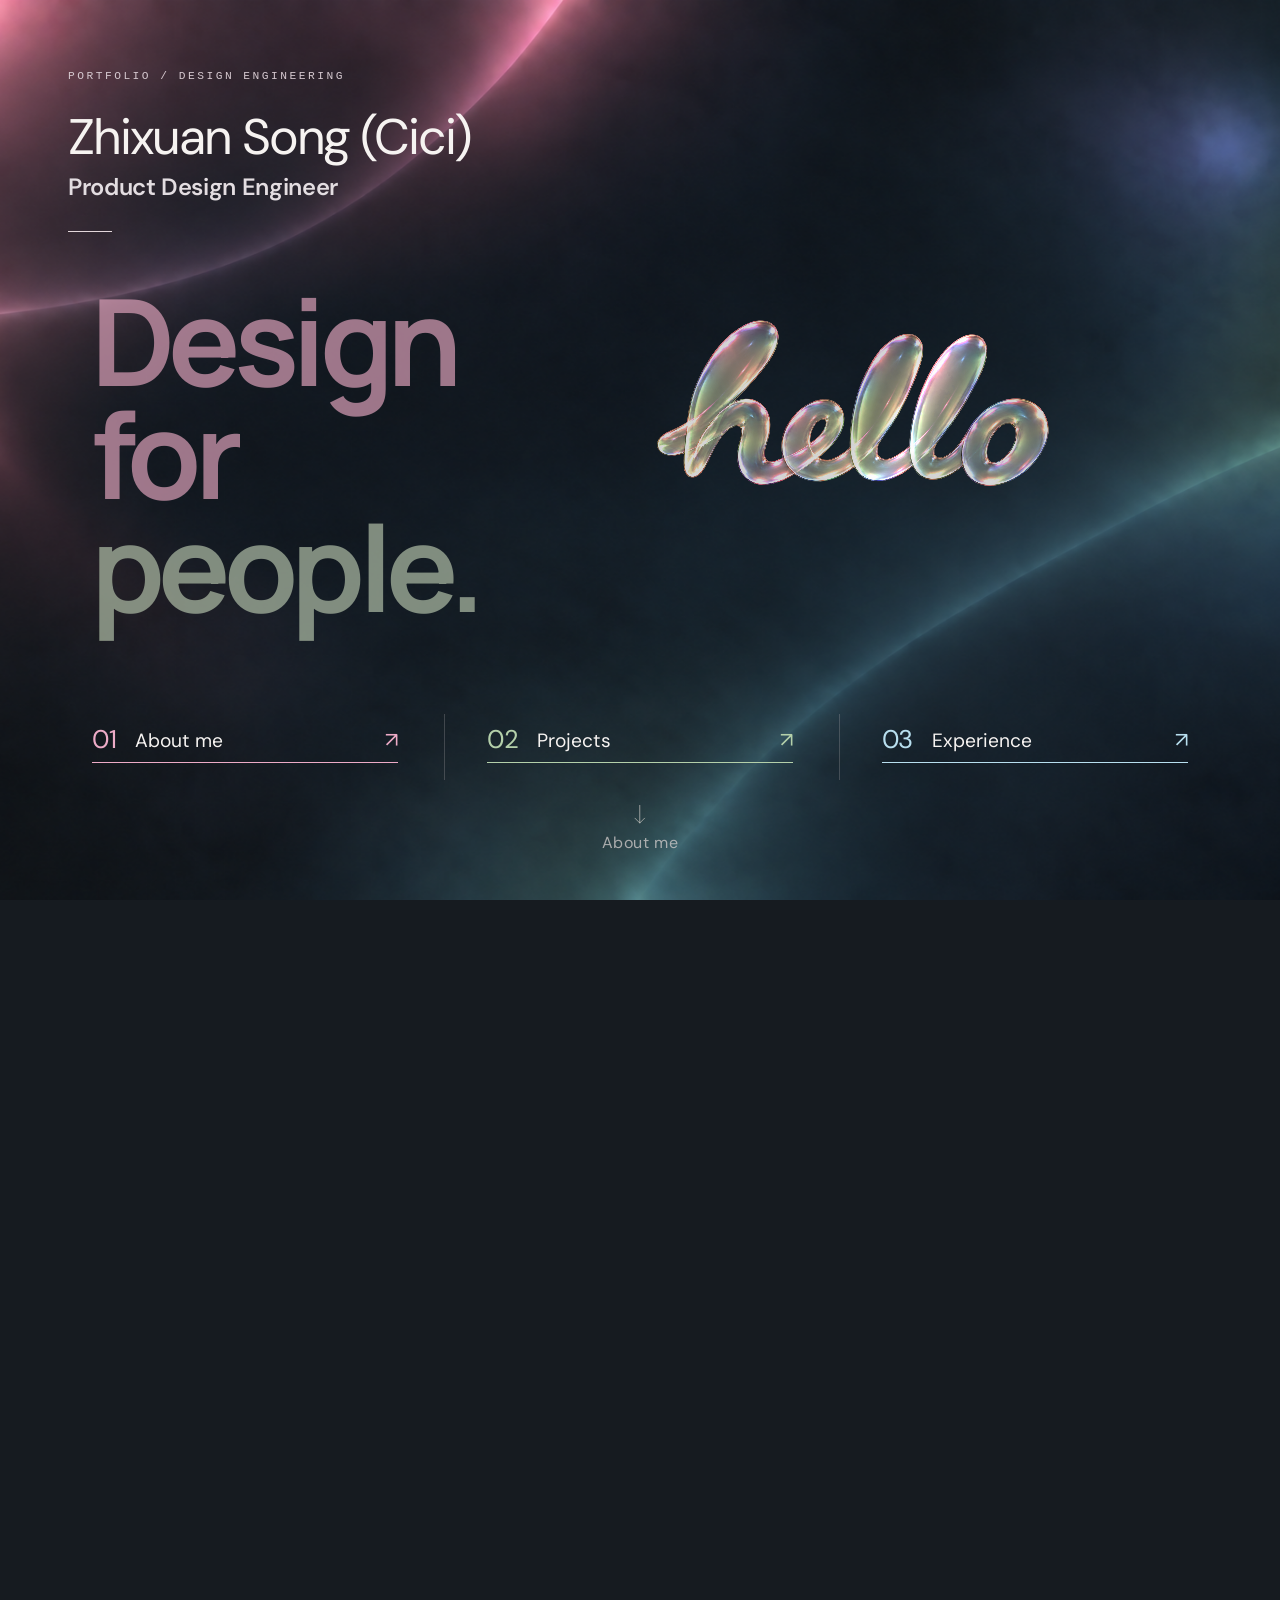
==== commit c382a5f6: "Align Refuta internship wording with supplied CV" ====
--- a/index.html
+++ b/index.html
@@ -182,10 +182,10 @@
               <p class="timeline-type">INTERNSHIP</p>
               <h3 id="refuta-title">Jiangsu Refuta</h3>
               <p class="timeline-role">Intern</p>
-              <p class="timeline-summary">AI-assisted R&amp;D and hands-on material testing.</p>
+              <p class="timeline-summary">AI-assisted R&amp;D, materials testing and experimental reporting.</p>
               <div class="timeline-contributions">
-                <section><span class="contribution-number" aria-hidden="true">01</span><div><h4>Machine-learning proposal</h4><p>Proposed an AI-assisted approach to improve experimental efficiency, tailored to the company’s R&amp;D workflow. <strong>Developed the model code and presented the proposal.</strong></p></div></section>
-                <section><span class="contribution-number" aria-hidden="true">02</span><div><h4>Fire-resistance testing</h4><p>Supported testing-equipment operation and organised experimental data. <strong>Prepared test reports</strong> to document the work.</p></div></section>
+                <section><span class="contribution-number" aria-hidden="true">01</span><div><h4>AI-assisted R&amp;D proposal</h4><p>Proposed an AI-assisted R&amp;D approach based on the company’s experimental workflow, using machine learning with the aim of improving experimental efficiency. <strong>Developed the model code and presented the work.</strong></p></div></section>
+                <section><span class="contribution-number" aria-hidden="true">02</span><div><h4>Material fire-resistance testing</h4><p>Participated in <strong>operating material fire-resistance testing equipment</strong>, organised experimental data and <strong>produced experimental reports.</strong></p></div></section>
               </div>
               <p class="timeline-supporting"><span>Additional contribution</span> Helped refine the company’s PowerPoint templates.</p>
             </article>
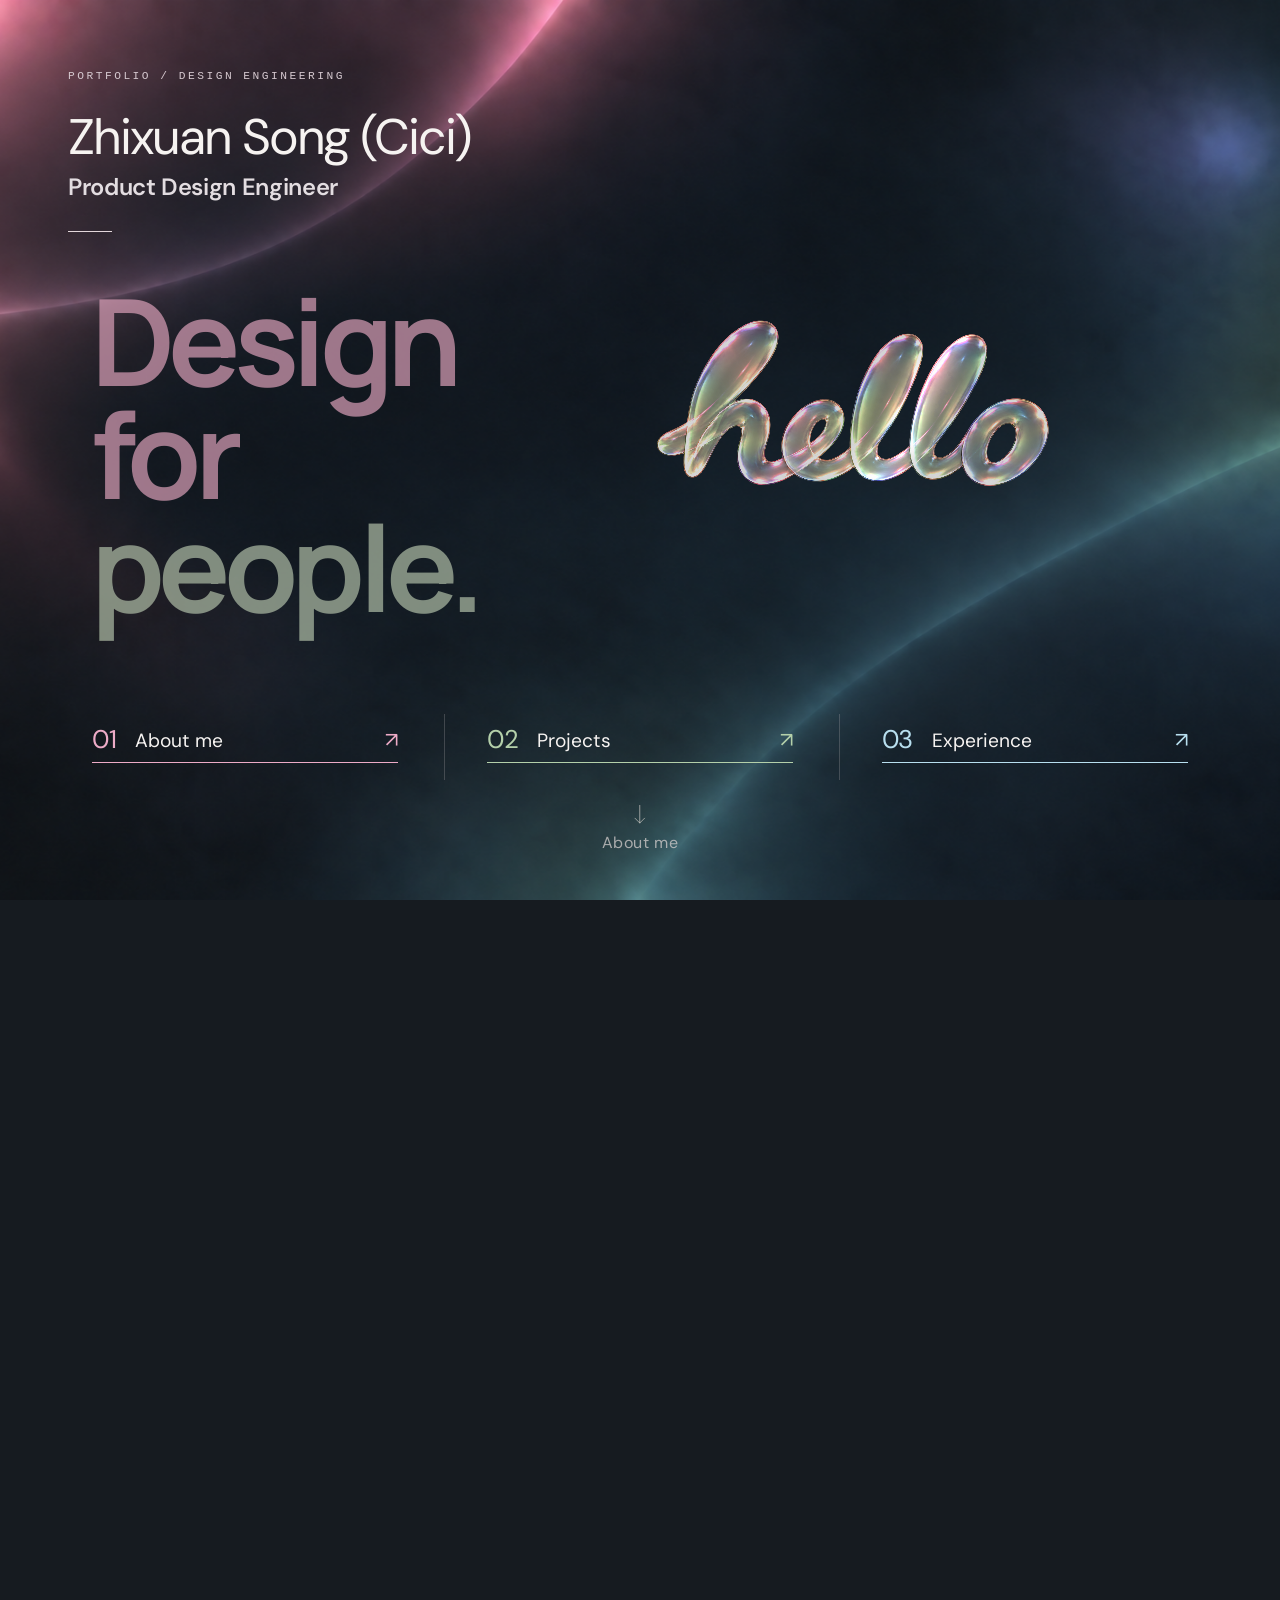
==== commit eb7a3b9c: "Correct Refuta work to refractories quality control" ====
--- a/index.html
+++ b/index.html
@@ -182,10 +182,10 @@
               <p class="timeline-type">INTERNSHIP</p>
               <h3 id="refuta-title">Jiangsu Refuta</h3>
               <p class="timeline-role">Intern</p>
-              <p class="timeline-summary">AI-assisted R&amp;D, materials testing and experimental reporting.</p>
+              <p class="timeline-summary">AI-assisted R&amp;D and quality control for refractory materials.</p>
               <div class="timeline-contributions">
                 <section><span class="contribution-number" aria-hidden="true">01</span><div><h4>AI-assisted R&amp;D proposal</h4><p>Proposed an AI-assisted R&amp;D approach based on the company’s experimental workflow, using machine learning with the aim of improving experimental efficiency. <strong>Developed the model code and presented the work.</strong></p></div></section>
-                <section><span class="contribution-number" aria-hidden="true">02</span><div><h4>Material fire-resistance testing</h4><p>Participated in <strong>operating material fire-resistance testing equipment</strong>, organised experimental data and <strong>produced experimental reports.</strong></p></div></section>
+                <section><span class="contribution-number" aria-hidden="true">02</span><div><h4>Refractories quality control</h4><p>Used <strong>laboratory instruments for quality control of refractory materials</strong>, organised experimental data and <strong>prepared experimental reports.</strong></p></div></section>
               </div>
               <p class="timeline-supporting"><span>Additional contribution</span> Helped refine the company’s PowerPoint templates.</p>
             </article>
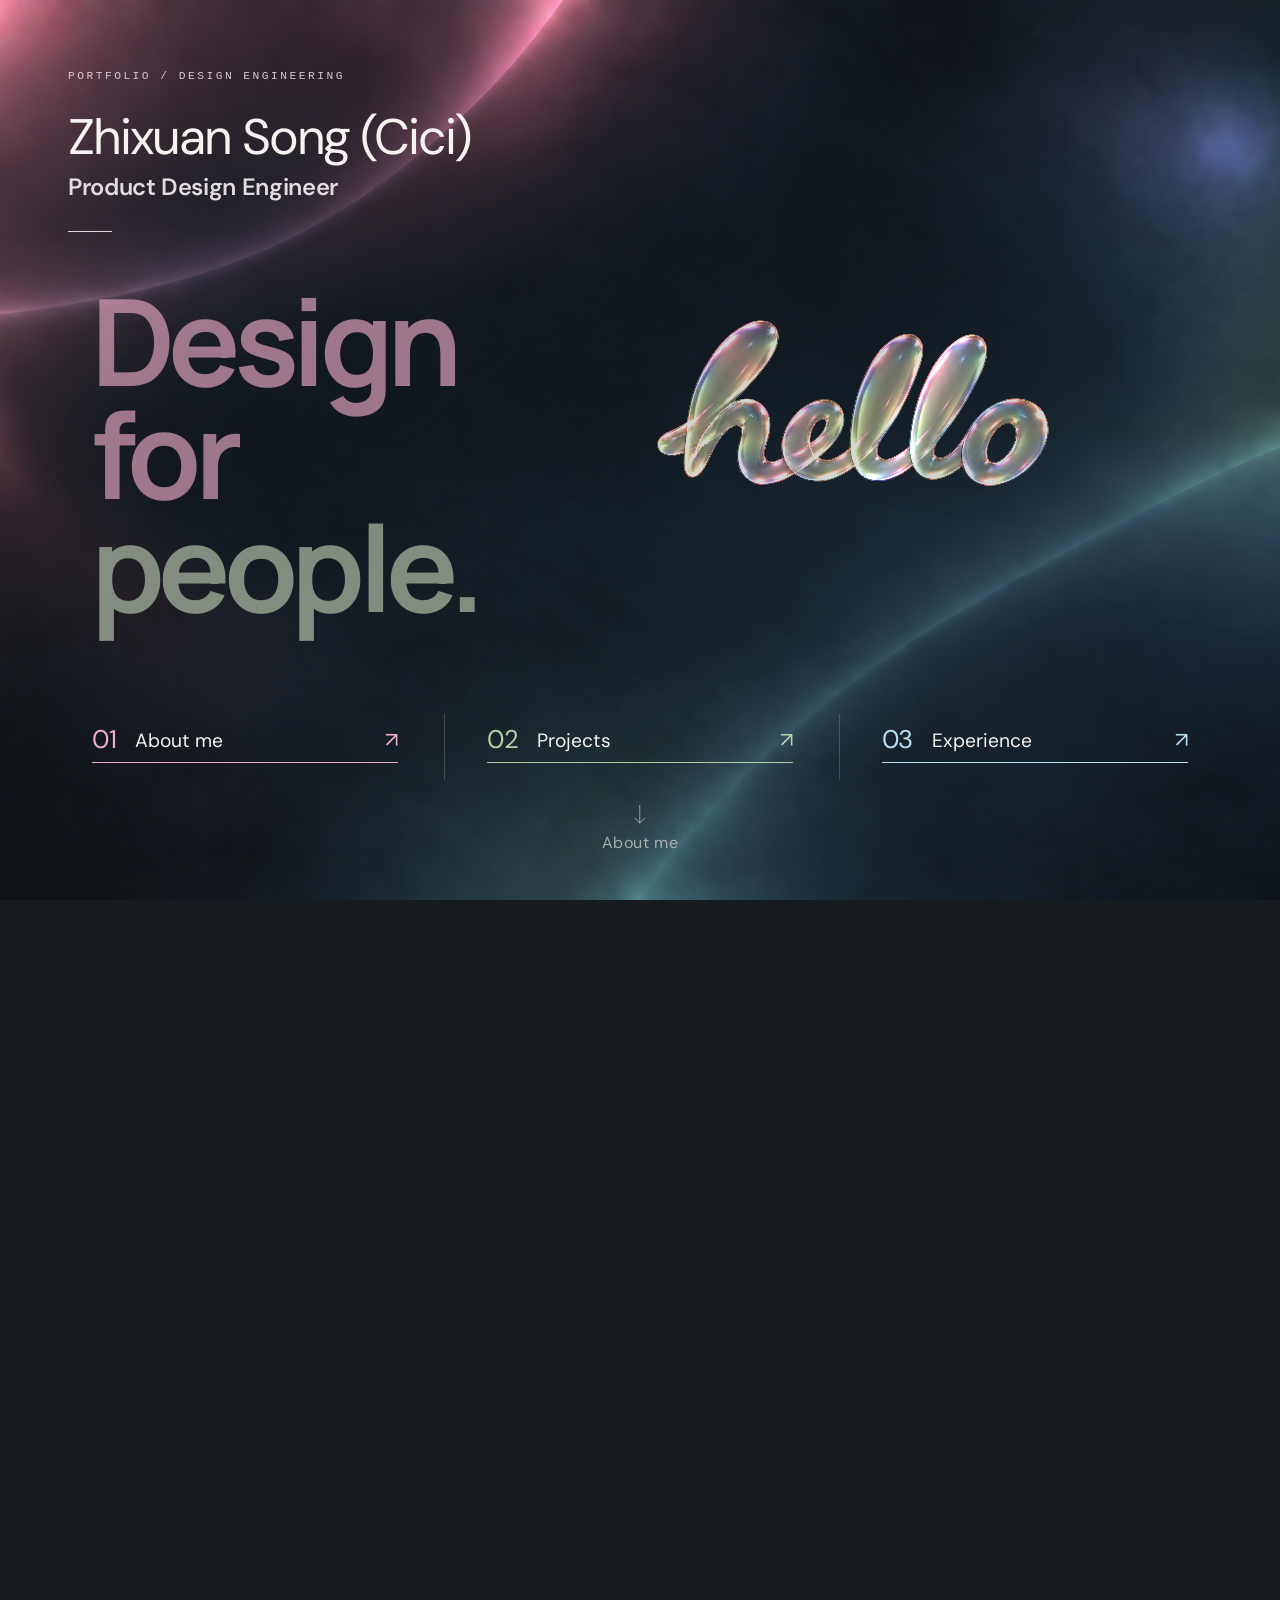
==== commit facd236e: "Add Mettler Toledo sales and presentation support duties" ====
--- a/index.html
+++ b/index.html
@@ -173,6 +173,7 @@
                 <section><span class="contribution-number" aria-hidden="true">02</span><div><h4>Automated weighing software UI</h4><p>Designed the system’s UI, refining <strong>interaction logic and information hierarchy</strong> to help customers find key information quickly. Simplified layouts for a cleaner, more cohesive visual experience.</p></div></section>
                 <section><span class="contribution-number" aria-hidden="true">03</span><div><h4>Product rendering in Inventor</h4><p>Created rendered product images for marketing in <strong>Autodesk Inventor</strong>, including minor component edits, colour application and assembly.</p></div></section>
               </div>
+              <p class="timeline-supporting"><span>Sales &amp; marketing support</span> Compiled records of products sold and organised sales revenue data. Created PowerPoint presentations introducing the products.</p>
             </article>
           </li>
           <li class="timeline-entry">
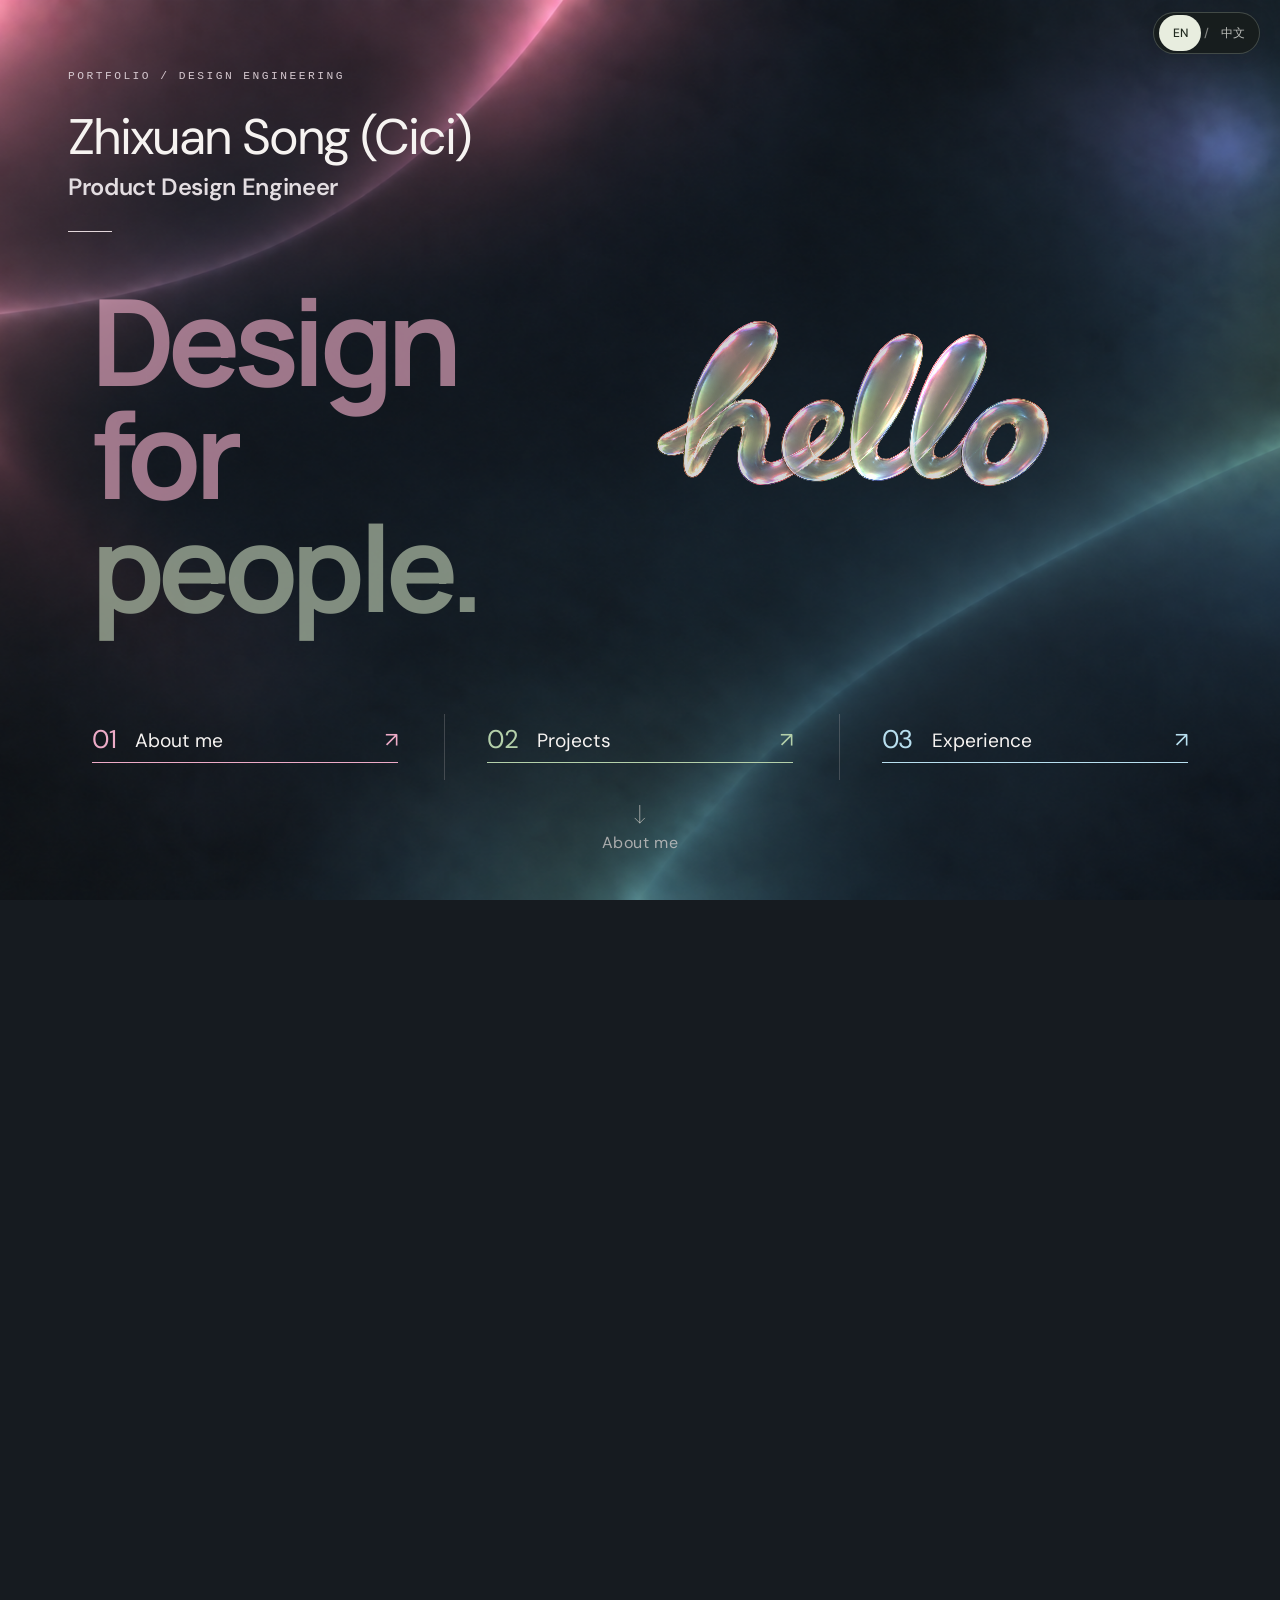
==== commit 77622e0b: "Add English and Chinese switching across the portfolio" ====
--- a/index.html
+++ b/index.html
@@ -1,6 +1,11 @@
 <!doctype html>
 <html lang="en">
 <head>
+<script>try{var l=new URLSearchParams(location.search).get('lang')||localStorage.getItem('cici-language');document.documentElement.lang=l==='zh'?'zh-CN':'en'}catch(e){document.documentElement.lang=new URLSearchParams(location.search).get('lang')==='zh'?'zh-CN':'en'}</script>
+<script src="locales/zh-CN.js?v=20261005" defer></script>
+<script src="i18n-dynamic.js?v=20261005" defer></script>
+<script src="i18n.js?v=20261005" defer></script>
+
   <meta charset="UTF-8">
   <meta name="viewport" content="width=device-width, initial-scale=1">
   <meta name="theme-color" content="#111112">
@@ -9,7 +14,8 @@
   <link rel="preload" href="assets/dm-sans-400.ttf" as="font" type="font/ttf" crossorigin>
   <link rel="preload" href="assets/home-atmosphere.png" as="image">
   <link rel="stylesheet" href="styles.css?v=20260928-hello">
-  <script src="script.js?v=20260928-hello" defer></script>
+  <script src="script.js?v=20261005-i18n" defer></script>
+<link rel="stylesheet" href="i18n.css?v=20261005">
 </head>
 <body>
   <main id="main">
--- a/i18n.css
+++ b/i18n.css
@@ -0,0 +1,56 @@
+/* One language control, shared by the portfolio, case studies and playable demo. */
+.language-switch{position:fixed;top:max(12px,env(safe-area-inset-top));right:max(20px,env(safe-area-inset-right));z-index:1000;display:flex;align-items:center;gap:3px;padding:2px 5px;background:rgba(24,29,29,.94);border:1px solid #a6b4a64d;border-radius:24px;color:#f4f2ed;box-shadow:0 3px 18px #0002;font:500 12px/1.2 'DM Sans','PingFang SC','Microsoft YaHei',sans-serif;backdrop-filter:blur(12px);isolation:isolate}
+.language-switch button{appearance:none;min-width:42px;min-height:36px;padding:8px;border:0;border-radius:20px;background:transparent;color:#bdbfbb;font:inherit;cursor:pointer;white-space:nowrap}
+.language-switch button[aria-pressed="true"]{background:#e8eddf;color:#20291f}
+.language-switch button:hover{color:#fff;background:#ffffff20}
+.language-switch button[aria-pressed="true"]:hover{color:#20291f;background:#f5f7ef}
+.language-switch button:focus-visible{outline:2px solid #eab4ca;outline-offset:3px}
+.language-switch>span{opacity:.5}
+.language-announcement{position:absolute;width:1px;height:1px;overflow:hidden;clip-path:inset(50%);white-space:nowrap}
+.case-study .case-topbar{padding-right:154px}
+body:has(.app-header) .app-header{padding-right:154px}
+body:not(.case-study):not(:has(.app-header)) .chapter-header{padding-right:108px}
+:lang(zh-CN) body{--font:'DM Sans','PingFang SC','Microsoft YaHei','Noto Sans CJK SC',sans-serif;line-break:strict;word-break:normal;overflow-wrap:break-word}
+:lang(zh-CN) body :where(h1,h2,h3,h4,p,a,button,span,dt,dd,label,small,li,summary,output,figcaption){letter-spacing:normal!important;text-transform:none}
+:lang(zh-CN) :where(h2,h3,h4){line-height:1.35!important}
+:lang(zh-CN) :where(p,li,dd,figcaption){line-height:1.8}
+:lang(zh-CN) :where(.section-heading>p,.overview-lead,.about-story p,.chapter-description){line-height:1.85!important}
+:lang(zh-CN) .background-statement{font-family:'PingFang SC','Microsoft YaHei',sans-serif;line-height:1.18;font-weight:600;font-size:clamp(58px,min(8vw,12svh),150px);top:30%}
+:lang(zh-CN) .about-page .about-story h2{font-size:clamp(38px,5.2vw,76px);line-height:1.3}
+:lang(zh-CN) .case-study .case-section h2{font-size:clamp(28px,3.1vw,46px);line-height:1.35}
+:lang(zh-CN) .hero-heading>p{line-height:1.5}
+:lang(zh-CN) :where(.section-kicker,.small-label,.hero-kicker,.eyebrow,.section-label){line-height:1.6!important}
+:lang(zh-CN) :where(.case-nav a,.prototype-tabs button,[role="tab"]){line-height:1.5;white-space:normal}
+:lang(zh-CN) .case-nav a{white-space:nowrap}
+:lang(zh-CN) :where(.project-card,.profile-column,.section-heading>*,.hero-heading>*,.system-controls,.prototype-copy){min-width:0}
+:lang(zh-CN) .ct-tile>span:first-child{font-size:clamp(8px,1vw,12px);line-height:1.25}
+:lang(zh-CN) .ct-tile small{line-height:1.2}
+@media(max-width:760px){
+ .language-switch{top:max(10px,env(safe-area-inset-top));right:max(12px,env(safe-area-inset-right))}
+ .language-switch button{min-height:36px;min-width:38px;padding:8px 6px}
+ .case-study .case-topbar{padding-right:125px;gap:10px}
+ body:has(.app-header) .app-header{padding-right:125px}
+ .case-study .case-topbar>a:last-of-type{display:none}
+ body:not(.case-study):not(:has(.app-header)) .chapter-header{padding-right:0;margin-top:38px}
+ body:not(.case-study) .identity{top:max(76px,10svh)}
+ :lang(zh-CN) .background-statement{top:33%;font-size:min(14vw,8svh,80px);line-height:1.2}
+ :lang(zh-CN) .about-page .about-story h2{font-size:clamp(32px,8.6vw,50px)}
+ :lang(zh-CN) .case-study .case-section h2{font-size:clamp(27px,7vw,38px)}
+ :lang(zh-CN) :where(.case-study .section-heading>p,.overview-lead){font-size:15px}
+ :lang(zh-CN) .case-nav a{min-width:64px}
+}
+@media(max-width:360px){.case-study .case-wordmark{font-size:16px}.case-study .case-back{font-size:11px}}
+@media(max-height:540px) and (orientation:landscape){body:not(.case-study) .identity{top:60px}:lang(zh-CN) .background-statement{top:39%;font-size:9svh}}
+/* Chinese labels stay readable, with reserved room for the language pill. */
+:lang(zh-CN) :where(.hero-kicker,.small-label,.section-kicker,.section-label,.demo-caption,.ct-note,.demo-note){font-size:11px!important}
+:lang(zh-CN) .hero-kicker{gap:18px;align-items:flex-start}
+:lang(zh-CN) .move-readout>strong{line-height:1.4}
+@media(max-width:760px){
+ .case-study .case-topbar{grid-template-columns:auto minmax(0,1fr)}
+ .case-study .case-back{white-space:nowrap;min-width:max-content}
+ .case-study .case-wordmark{font-size:clamp(12px,4vw,18px);white-space:nowrap;overflow:hidden;text-overflow:ellipsis}
+ :lang(zh-CN) .hero-kicker{font-size:10px!important}
+ :lang(zh-CN) .hero-kicker>span:last-child{text-align:right}
+ :lang(zh-CN) .dance-stage .move-readout strong{font-size:21px;line-height:1.4}
+}
+@media(max-width:360px){.case-study .case-back{font-size:10px}.case-study .case-topbar{gap:7px}}
